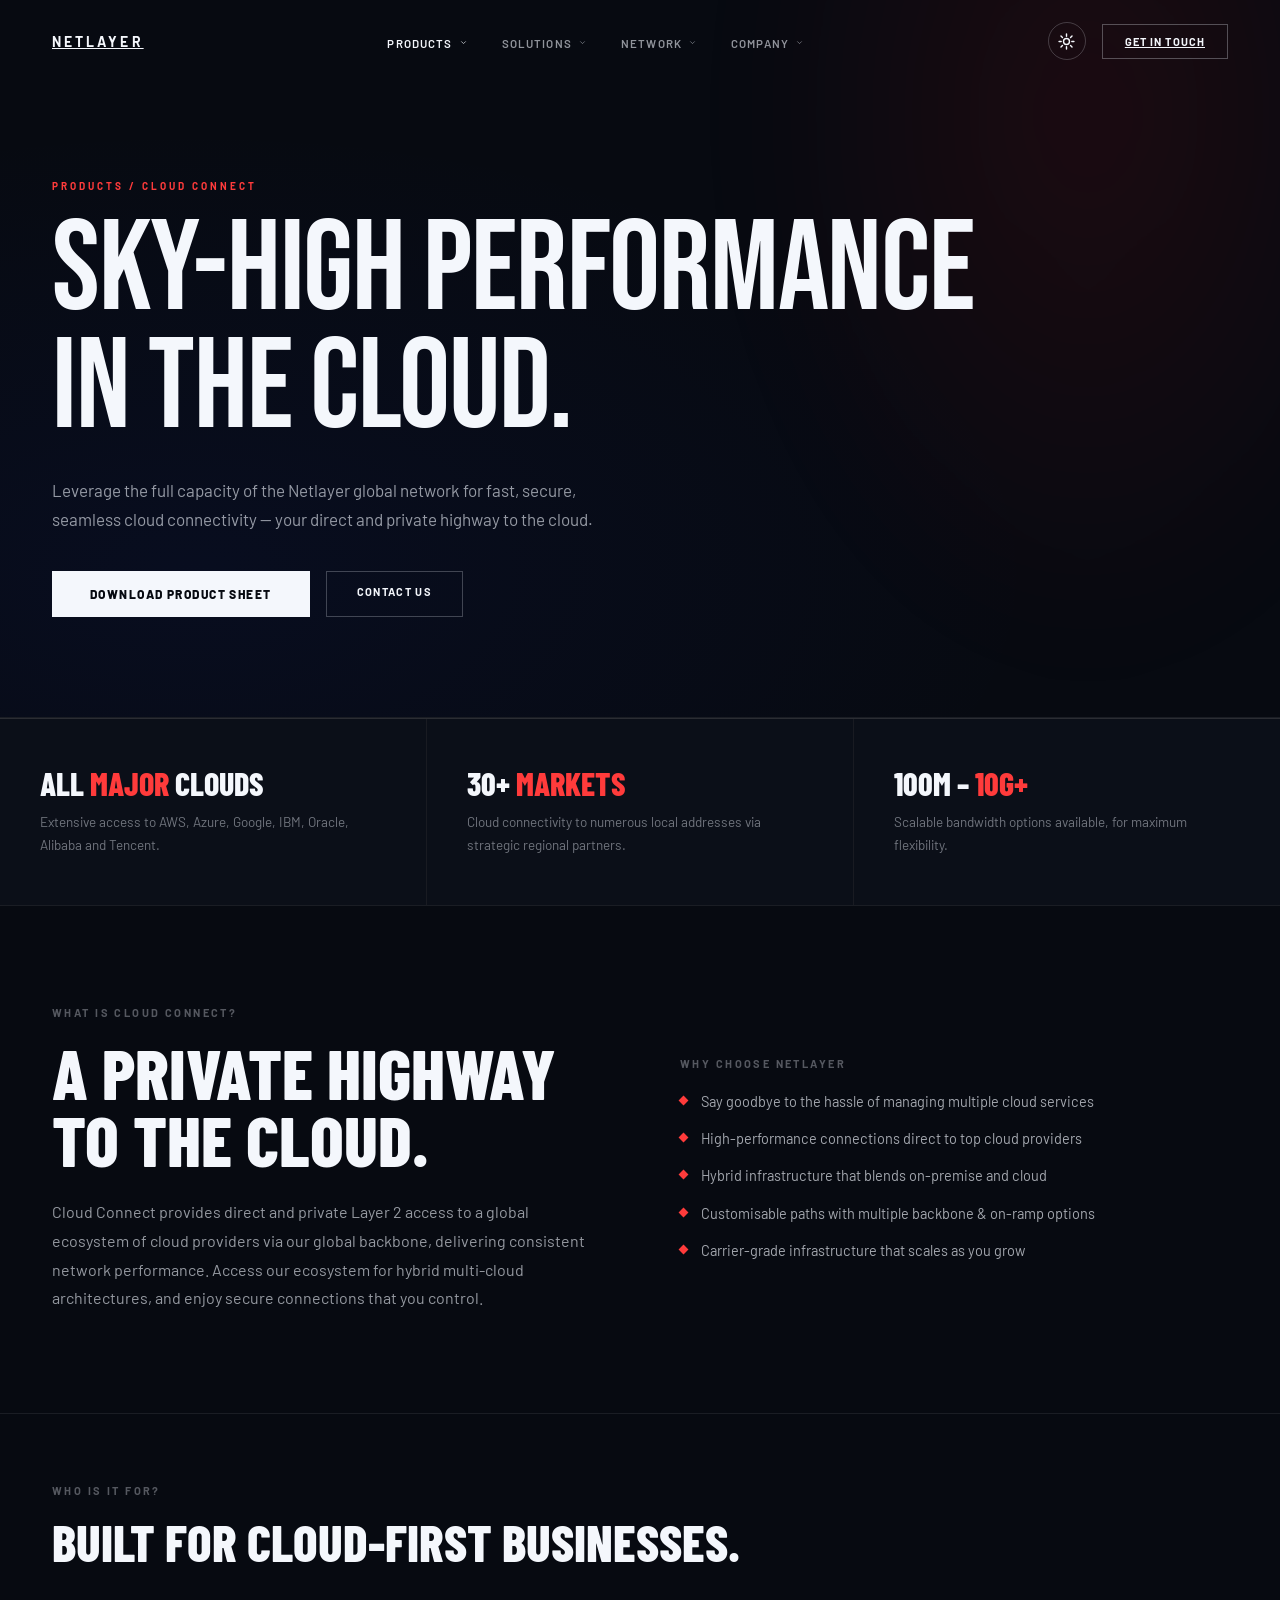
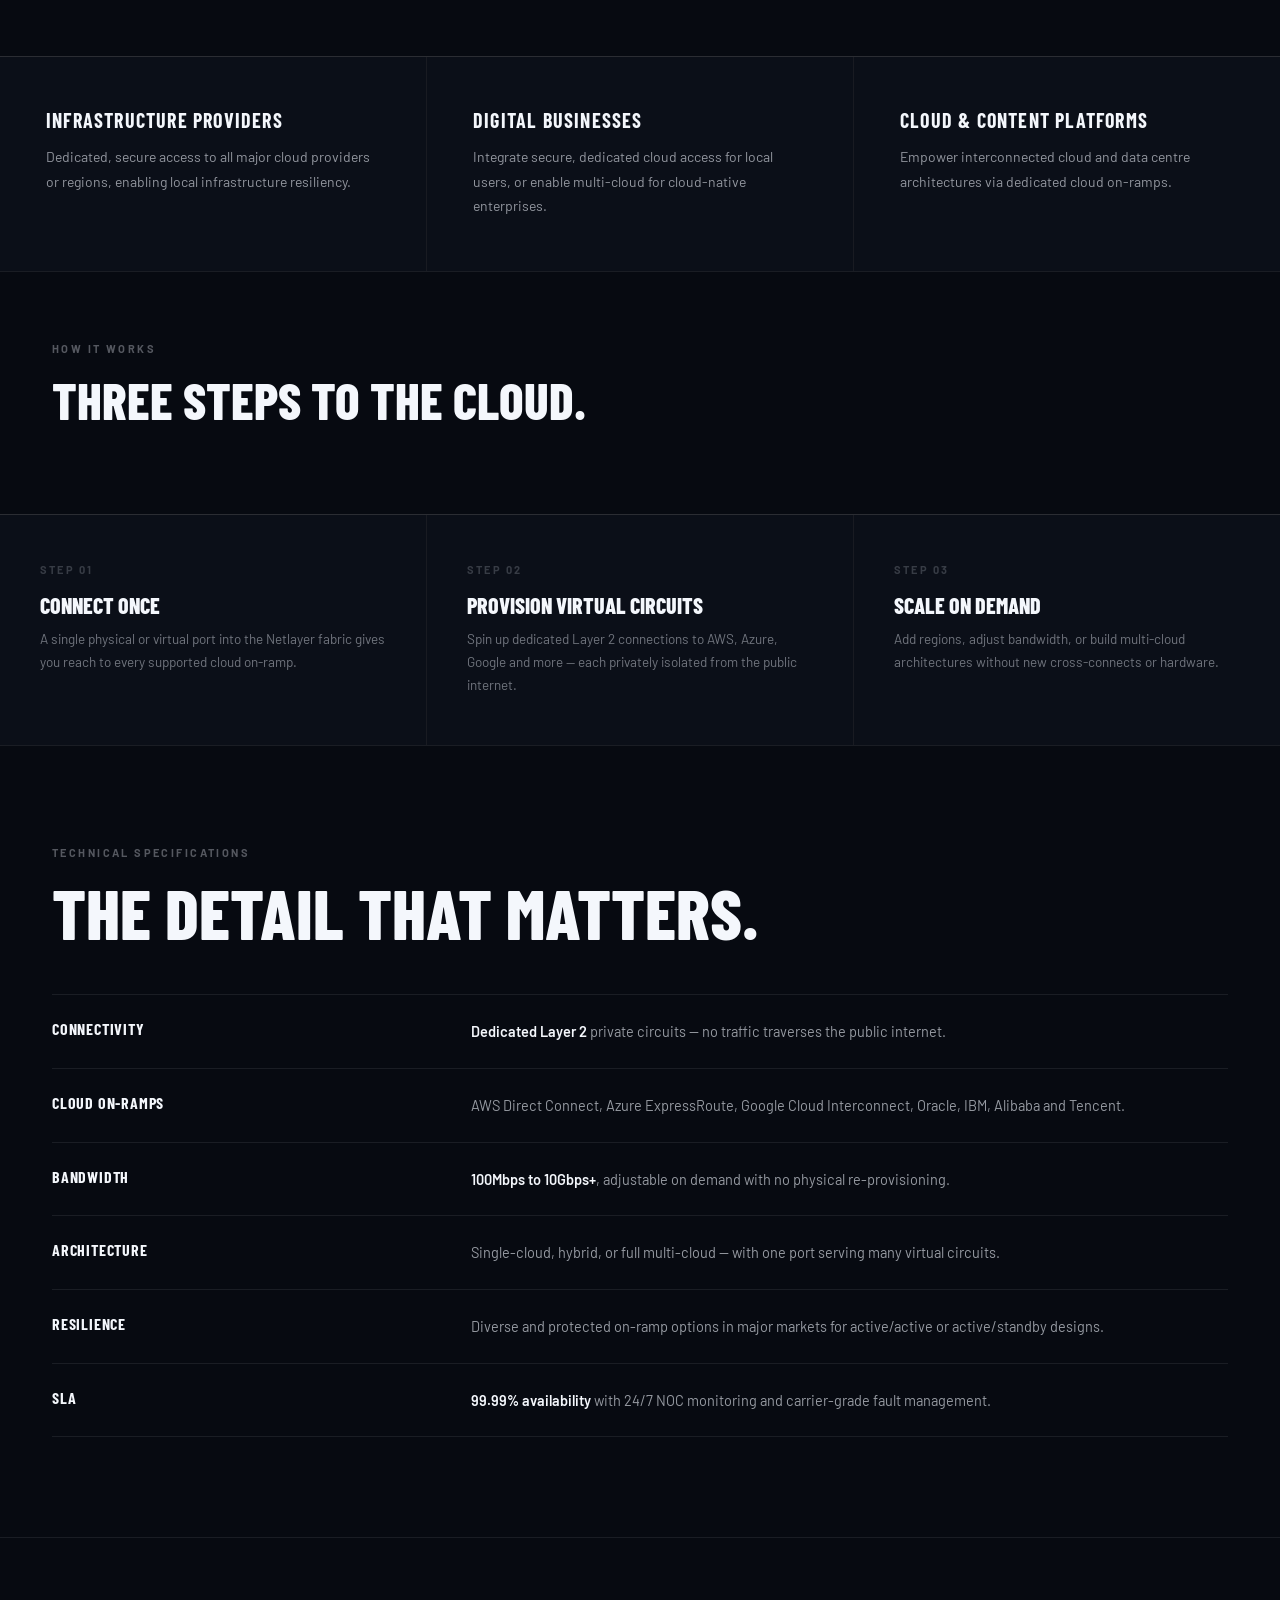
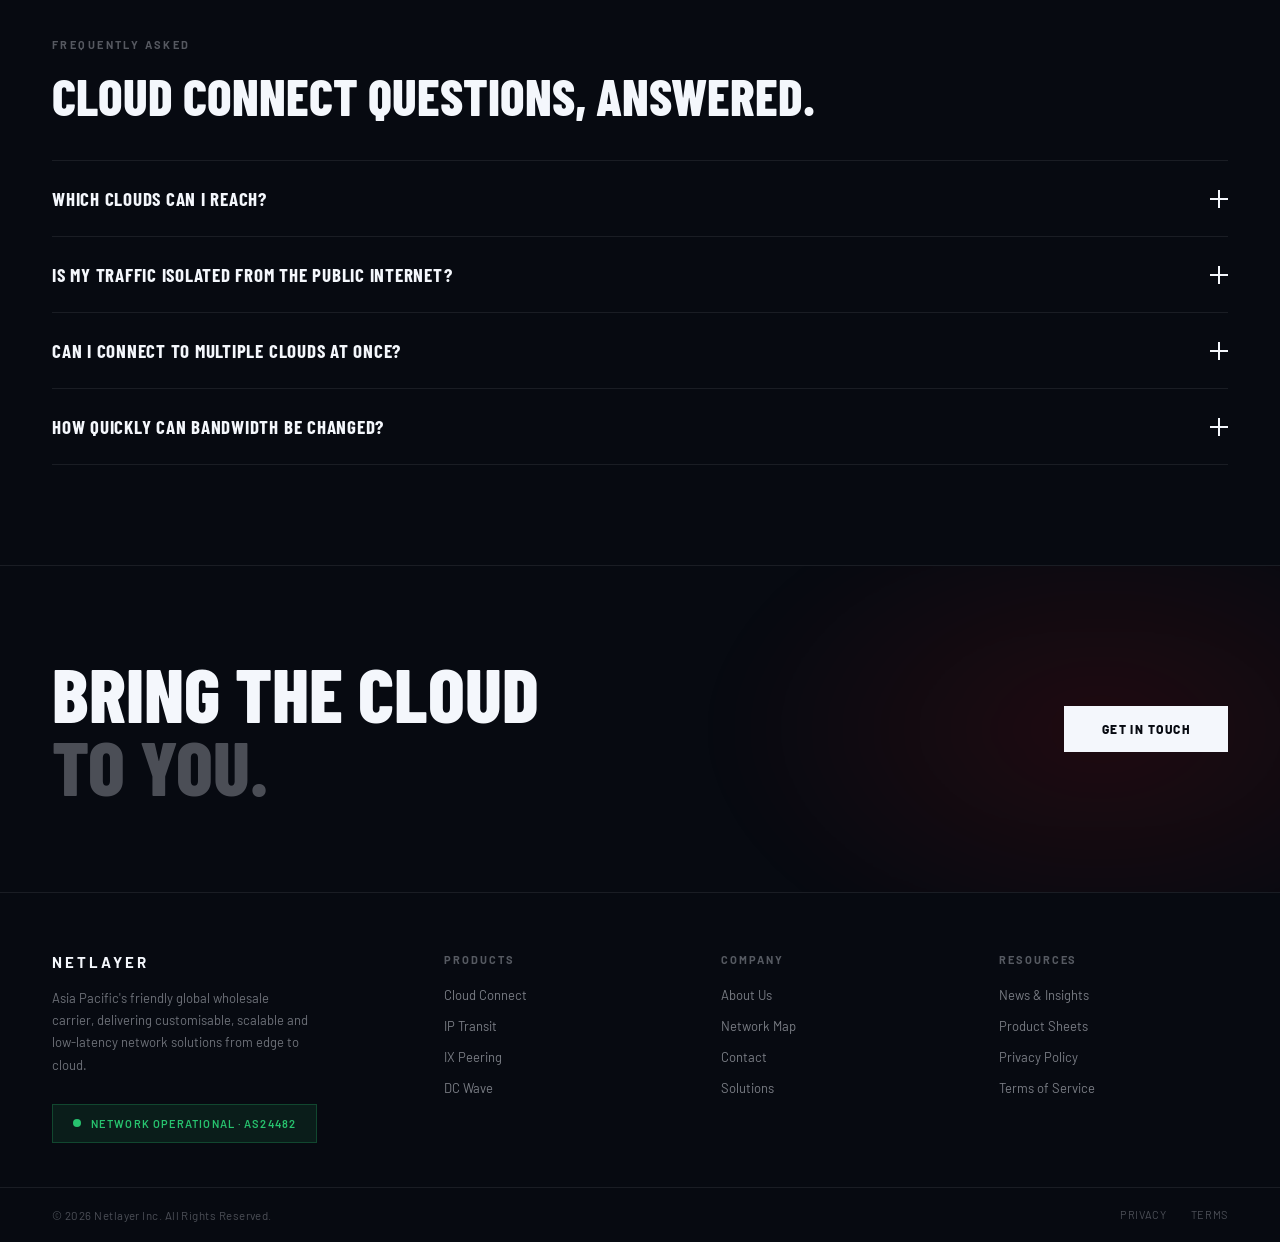
==== cloud-connect.html @ 5da3ba5b "Multi-page split with per-page SEO, hero CTA, real logo wall, dark interactive map, News page, and r" ====
<!DOCTYPE html>
<html lang="en">
<head>
<meta charset="UTF-8">
<meta name="viewport" content="width=device-width, initial-scale=1.0">
<title>Cloud Connect — Private Layer 2 Cloud Access | Netlayer</title>
<meta name="description" content="Direct, private Layer 2 access to AWS, Azure, Google, Oracle, IBM, Alibaba and Tencent via the Netlayer global backbone. 100Mbps to 10Gbps+.">
<meta name="theme-color" content="#070a11">
<link rel="canonical" href="https://www.netlayer.io/cloud-connect.html">
<meta property="og:type" content="website">
<meta property="og:site_name" content="Netlayer">
<meta property="og:title" content="Cloud Connect — Private Layer 2 Cloud Access | Netlayer">
<meta property="og:description" content="Direct, private Layer 2 access to AWS, Azure, Google, Oracle, IBM, Alibaba and Tencent via the Netlayer global backbone. 100Mbps to 10Gbps+.">
<meta property="og:url" content="https://www.netlayer.io/cloud-connect.html">
<meta property="og:image" content="https://www.netlayer.io/assets/og-image.svg">
<meta name="twitter:card" content="summary_large_image">
<meta name="twitter:title" content="Cloud Connect — Private Layer 2 Cloud Access | Netlayer">
<meta name="twitter:description" content="Direct, private Layer 2 access to AWS, Azure, Google, Oracle, IBM, Alibaba and Tencent via the Netlayer global backbone. 100Mbps to 10Gbps+.">
<meta name="twitter:image" content="https://www.netlayer.io/assets/og-image.svg">
<link rel="icon" type="image/svg+xml" href="assets/favicon.svg">
<link rel="preconnect" href="https://fonts.googleapis.com">
<link rel="preconnect" href="https://fonts.gstatic.com" crossorigin>
<link href="https://fonts.googleapis.com/css2?family=Bebas+Neue&family=Barlow:ital,wght@0,300;0,400;0,500;0,600;0,700;0,800;0,900;1,600&family=Barlow+Condensed:wght@300;400;600;700;800;900&display=swap" rel="stylesheet">
<link rel="stylesheet" href="assets/css/styles.css">
<script>(function(){try{var t=localStorage.getItem('netlayer-theme');if(t==='light')document.documentElement.setAttribute('data-theme','light');}catch(e){}})();</script>
</head>
<body>
<a href="#main" class="skip-link">Skip to content</a>
<div id="nav-mount"></div>
<main id="main">
<div class="inner-hero">
    <div class="page-label">Products / Cloud Connect</div>
    <div class="page-title">Sky-high performance<br>in the cloud.</div>
    <p class="page-sub">Leverage the full capacity of the Netlayer global network for fast, secure, seamless cloud connectivity — your direct and private highway to the cloud.</p>
    <div style="display:flex;gap:16px;margin-top:36px;position:relative;z-index:1;flex-wrap:wrap">
      <a class="btn-primary" href="contact.html">Download Product Sheet</a>
      <a class="btn-outline" style="margin-top:0" href="contact.html">Contact us</a>
    </div>
  </div>
  <div class="prod-highlights">
    <div class="ph-cell"><div class="ph-title">All <span class="accent">Major</span> Clouds</div><div class="ph-desc">Extensive access to AWS, Azure, Google, IBM, Oracle, Alibaba and Tencent.</div></div>
    <div class="ph-cell"><div class="ph-title">30+ <span class="accent">Markets</span></div><div class="ph-desc">Cloud connectivity to numerous local addresses via strategic regional partners.</div></div>
    <div class="ph-cell"><div class="ph-title">100M – <span class="accent">10G+</span></div><div class="ph-desc">Scalable bandwidth options available, for maximum flexibility.</div></div>
  </div>
  <section class="section">
    <div class="two-col">
      <div>
        <div class="eyebrow">What is Cloud Connect?</div>
        <div class="section-heading">A private highway to the cloud.</div>
        <p class="section-body">Cloud Connect provides direct and private Layer 2 access to a global ecosystem of cloud providers via our global backbone, delivering consistent network performance. Access our ecosystem for hybrid multi-cloud architectures, and enjoy secure connections that you control.</p>
      </div>
      <div>
        <div class="eyebrow">Why choose Netlayer</div>
        <ul class="benefit-list">
          <li>Say goodbye to the hassle of managing multiple cloud services</li>
          <li>High-performance connections direct to top cloud providers</li>
          <li>Hybrid infrastructure that blends on-premise and cloud</li>
          <li>Customisable paths with multiple backbone &amp; on-ramp options</li>
          <li>Carrier-grade infrastructure that scales as you grow</li>
        </ul>
      </div>
    </div>
  </section>
  <section class="section-sm"><div class="eyebrow">Who is it for?</div><div class="section-heading-sm">Built for cloud-first businesses.</div></section>
  <div class="cards-grid">
    <div class="card"><div class="card-title">Infrastructure Providers</div><div class="card-desc">Dedicated, secure access to all major cloud providers or regions, enabling local infrastructure resiliency.</div></div>
    <div class="card"><div class="card-title">Digital Businesses</div><div class="card-desc">Integrate secure, dedicated cloud access for local users, or enable multi-cloud for cloud-native enterprises.</div></div>
    <div class="card"><div class="card-title">Cloud &amp; Content Platforms</div><div class="card-desc">Empower interconnected cloud and data centre architectures via dedicated cloud on-ramps.</div></div>
  </div>

  <!-- HOW IT WORKS -->
  <section class="section-sm"><div class="eyebrow">How It Works</div><div class="section-heading-sm">Three steps to the cloud.</div></section>
  <div class="prod-highlights">
    <div class="ph-cell"><div class="card-num" style="margin-bottom:18px">STEP 01</div><div class="ph-title" style="font-size:22px">Connect Once</div><div class="ph-desc">A single physical or virtual port into the Netlayer fabric gives you reach to every supported cloud on-ramp.</div></div>
    <div class="ph-cell"><div class="card-num" style="margin-bottom:18px">STEP 02</div><div class="ph-title" style="font-size:22px">Provision Virtual Circuits</div><div class="ph-desc">Spin up dedicated Layer 2 connections to AWS, Azure, Google and more — each privately isolated from the public internet.</div></div>
    <div class="ph-cell"><div class="card-num" style="margin-bottom:18px">STEP 03</div><div class="ph-title" style="font-size:22px">Scale On Demand</div><div class="ph-desc">Add regions, adjust bandwidth, or build multi-cloud architectures without new cross-connects or hardware.</div></div>
  </div>

  <!-- TECH SPECS -->
  <section class="section">
    <div class="eyebrow">Technical Specifications</div>
    <div class="section-heading" style="margin-bottom:48px">The detail that matters.</div>
    <div class="spec-table">
      <div class="spec-row"><div class="spec-k">Connectivity</div><div class="spec-v"><b>Dedicated Layer 2</b> private circuits — no traffic traverses the public internet.</div></div>
      <div class="spec-row"><div class="spec-k">Cloud On-Ramps</div><div class="spec-v">AWS Direct Connect, Azure ExpressRoute, Google Cloud Interconnect, Oracle, IBM, Alibaba and Tencent.</div></div>
      <div class="spec-row"><div class="spec-k">Bandwidth</div><div class="spec-v"><b>100Mbps to 10Gbps+</b>, adjustable on demand with no physical re-provisioning.</div></div>
      <div class="spec-row"><div class="spec-k">Architecture</div><div class="spec-v">Single-cloud, hybrid, or full multi-cloud — with one port serving many virtual circuits.</div></div>
      <div class="spec-row"><div class="spec-k">Resilience</div><div class="spec-v">Diverse and protected on-ramp options in major markets for active/active or active/standby designs.</div></div>
      <div class="spec-row"><div class="spec-k">SLA</div><div class="spec-v"><b>99.99% availability</b> with 24/7 NOC monitoring and carrier-grade fault management.</div></div>
    </div>
  </section>

  <!-- FAQ -->
  <section class="section">
    <div class="eyebrow">Frequently Asked</div>
    <div class="section-heading-sm" style="margin-bottom:40px">Cloud Connect questions, answered.</div>
    <div class="faq">
      <div class="faq-item"><button class="faq-q">Which clouds can I reach? <span class="fic"></span></button><div class="faq-a"><div class="faq-a-inner">All major providers — AWS, Microsoft Azure, Google Cloud, Oracle Cloud, IBM Cloud, Alibaba Cloud and Tencent Cloud — plus regional clouds via our cloud-fabric partners.</div></div></div>
      <div class="faq-item"><button class="faq-q">Is my traffic isolated from the public internet? <span class="fic"></span></button><div class="faq-a"><div class="faq-a-inner">Yes. Cloud Connect uses dedicated private Layer 2 circuits, so your data never traverses the public internet — improving both security and performance consistency.</div></div></div>
      <div class="faq-item"><button class="faq-q">Can I connect to multiple clouds at once? <span class="fic"></span></button><div class="faq-a"><div class="faq-a-inner">A single port into our fabric can serve many virtual circuits, letting you build hybrid and multi-cloud architectures without additional cross-connects.</div></div></div>
      <div class="faq-item"><button class="faq-q">How quickly can bandwidth be changed? <span class="fic"></span></button><div class="faq-a"><div class="faq-a-inner">Bandwidth is adjustable on demand within your provisioned port capacity, with no physical re-provisioning required.</div></div></div>
    </div>
  </section>

  <div class="cta-banner"><div><div class="cta-heading">Bring the cloud<br><em>to you.</em></div></div><a class="btn-primary" href="contact.html" style="position:relative;z-index:1">Get in touch</a></div>
  <div class="footer-slot"></div>
</main>
<script src="assets/js/partials.js"></script>
<script src="assets/js/main.js"></script>
</body>
</html>
---- assets/css/styles.css ----
/* ═══════════════════════════════════════════
   NETLAYER — Global Network Infrastructure
   THEME TOKENS
═══════════════════════════════════════════ */
:root{
  --bg:#070a11;          /* deep blue-black page */
  --cell:#0b0f18;        /* elevated card for subtle depth */
  --hover:#10151f;       /* card hover */
  --surface:#0b0f18;     /* dashboard inner */
  --surface-2:#080b12;   /* dashboard header / kpi */
  --ink:236,240,248;     /* primary text as rgb triplet (soft white) */
  --heading:#f4f7fc;     /* solid heading color */
  --line:rgba(255,255,255,.08);     /* hairline borders */
  --line-2:rgba(255,255,255,.07);   /* grid gap fill */
  --field:rgba(255,255,255,.045);
  --field-border:rgba(255,255,255,.12);
  --accent:#ff3b3b;       /* refined signal red */
  --accent-rgb:255,59,59;
  --accent-2:#4f8cff;     /* refined cool blue */
  --accent-2-rgb:79,140,255;
  --green:#27c26e;
  --green-rgb:39,194,110;
  --btn-bg:#f4f7fc;       /* primary button */
  --btn-fg:#070a11;
  --nav-scrolled:rgba(7,10,17,.78);
  --dd-bg:rgba(10,13,20,.97);
  --dd-shadow:0 20px 50px rgba(0,0,0,.5);
  --feat-bg:#140a0c;
  --card-shadow:none;
  --vignette:7,10,17;     /* hero corner vignette rgb */
  --map-bg:#070a11;       /* network map canvas */
  --map-land:rgba(255,255,255,.05);
  --map-line:rgba(79,140,255,.35);
}

[data-theme="light"]{
  --bg:#f4f2ed;          /* warm cream page */
  --cell:#ffffff;        /* clean white cards */
  --hover:#faf8f3;
  --surface:#ffffff;
  --surface-2:#f6f4ee;
  --ink:24,26,32;        /* rich near-black, slightly cool */
  --heading:#12141a;
  --line:rgba(18,20,26,.1);
  --line-2:rgba(18,20,26,.09);
  --field:rgba(18,20,26,.025);
  --field-border:rgba(18,20,26,.15);
  --accent:#e02b2b;
  --accent-rgb:224,43,43;
  --accent-2:#2563eb;
  --accent-2-rgb:37,99,235;
  --green:#0e9b46;
  --green-rgb:14,155,70;
  --btn-bg:#12141a;
  --btn-fg:#ffffff;
  --nav-scrolled:rgba(244,242,237,.85);
  --dd-bg:rgba(255,255,255,.98);
  --dd-shadow:0 18px 50px rgba(18,20,26,.14);
  --feat-bg:#fff5f3;
  --card-shadow:0 1px 2px rgba(18,20,26,.04);
  --vignette:244,242,237;
  --map-bg:#eef1f6;
  --map-land:rgba(20,30,50,.06);
  --map-line:rgba(37,99,235,.3);
}

/* ═══════════════════════════════════════════
   RESET & BASE
═══════════════════════════════════════════ */
*,*::before,*::after{margin:0;padding:0;box-sizing:border-box}
html{scroll-behavior:smooth;background:var(--bg);-webkit-font-smoothing:antialiased;-moz-osx-font-smoothing:grayscale;text-rendering:optimizeLegibility}
body{background:var(--bg);color:var(--heading);font-family:'Barlow',sans-serif;overflow-x:hidden;min-height:100vh;transition:background-color .4s ease,color .4s ease}

/* scroll-reveal */
.reveal{opacity:0;transform:translateY(26px);transition:opacity .8s cubic-bezier(.16,1,.3,1),transform .8s cubic-bezier(.16,1,.3,1)}
.reveal.in{opacity:1;transform:none}
.reveal[data-delay="1"]{transition-delay:.08s}
.reveal[data-delay="2"]{transition-delay:.16s}
.reveal[data-delay="3"]{transition-delay:.24s}
.reveal[data-delay="4"]{transition-delay:.32s}
.reveal[data-delay="5"]{transition-delay:.4s}

/* accessible focus ring */
:focus-visible{outline:2px solid var(--accent-2);outline-offset:3px}
a:focus-visible,button:focus-visible,input:focus-visible,select:focus-visible,textarea:focus-visible,.filter-row input:focus-visible{outline:2px solid var(--accent-2);outline-offset:3px}
.skip-link{position:absolute;left:-9999px;top:0;z-index:2000;background:var(--accent);color:#fff;padding:12px 20px;font-weight:700;letter-spacing:.06em;text-transform:uppercase;font-size:12px}
.skip-link:focus{left:8px;top:8px}

/* smooth theme cross-fade on key surfaces */
nav,.dropdown,.card,.stat-cell,.adv-item,.map-node,.team-card,.pricing-card,.ph-cell,
.dashboard-wrap,.dashboard-inner,.dash-header,.dash-kpi,.dash-table-wrap,.network-map,
.btn-primary,.btn-outline,.btn-demo,.theme-toggle,.partners,.marquee-wrap,.logo-marquee-wrap,
.hero,.inner-hero,.cta-banner,.section,.section-sm,.timeline,
input,select,textarea{transition:background-color .4s ease,border-color .4s ease,color .4s ease,box-shadow .3s ease}

/* ═══════════════════════════════════════════
   NAV
═══════════════════════════════════════════ */
nav{
  position:fixed;top:0;left:0;right:0;z-index:1000;
  display:flex;align-items:center;justify-content:space-between;
  padding:22px 52px;
  background:transparent;
  transition:background .4s,backdrop-filter .4s;
}
nav.scrolled{background:var(--nav-scrolled);backdrop-filter:blur(18px);border-bottom:1px solid var(--line)}
.logo{font-weight:700;font-size:14px;letter-spacing:.22em;text-transform:uppercase;cursor:pointer;flex-shrink:0;color:var(--heading)}
.logo:hover{opacity:.8}
.nav-links{display:flex;align-items:center;gap:34px;list-style:none}
.nav-links>li{position:relative}
.nav-links>li>a{color:rgba(var(--ink),.6);text-decoration:none;font-size:11.5px;font-weight:600;letter-spacing:.1em;text-transform:uppercase;transition:color .2s;cursor:pointer;display:inline-flex;align-items:center;gap:6px}
.nav-links>li>a:hover,.nav-links>li>a.active{color:var(--heading)}
.nav-links .caret{width:9px;height:9px;stroke:currentColor;stroke-width:2.5;fill:none;transition:transform .25s;opacity:.7}
.has-dropdown:hover .caret{transform:rotate(180deg)}

/* dropdown */
.dropdown{
  position:absolute;top:100%;left:50%;transform:translateX(-50%) translateY(10px);
  min-width:260px;padding:10px;margin-top:14px;
  background:var(--dd-bg);backdrop-filter:blur(20px);
  border:1px solid var(--line);box-shadow:var(--dd-shadow);
  display:flex;flex-direction:column;gap:2px;
  opacity:0;visibility:hidden;pointer-events:none;transition:opacity .22s,transform .22s,visibility .22s;z-index:1001;
}
.dropdown::before{content:'';position:absolute;bottom:100%;left:0;right:0;height:14px}
.has-dropdown:hover .dropdown{opacity:1;visibility:visible;pointer-events:auto;transform:translateX(-50%) translateY(0)}
.dropdown a{display:flex;flex-direction:column;gap:3px;padding:12px 16px;text-decoration:none;cursor:pointer;transition:background .18s;border-left:2px solid transparent}
.dropdown a:hover{background:rgba(var(--ink),.05);border-left-color:var(--accent)}
.dd-title{font-family:'Barlow Condensed',sans-serif;font-size:14px;font-weight:700;letter-spacing:.05em;text-transform:uppercase;color:rgba(var(--ink),.88)}
.dropdown a:hover .dd-title{color:var(--heading)}
.dd-desc{font-size:11px;color:rgba(var(--ink),.4);letter-spacing:.02em}
.dd-all{margin-top:6px;border-top:1px solid var(--line);padding-top:10px}
.dd-all .dd-title{color:var(--accent)}

.nav-right{display:flex;align-items:center;gap:16px;flex-shrink:0}
.btn-demo{font-family:'Barlow',sans-serif;font-size:11px;font-weight:700;letter-spacing:.1em;text-transform:uppercase;color:var(--heading);background:none;cursor:pointer;padding:10px 22px;border:1px solid rgba(var(--ink),.3);transition:border-color .2s,background .2s}
.btn-demo:hover{border-color:var(--heading);background:rgba(var(--ink),.06)}

/* theme toggle */
.theme-toggle{width:38px;height:38px;border:1px solid rgba(var(--ink),.22);background:none;border-radius:50%;display:flex;align-items:center;justify-content:center;cursor:pointer;color:var(--heading);flex-shrink:0;transition:border-color .2s,background .2s,transform .2s}
.theme-toggle:hover{border-color:var(--heading);background:rgba(var(--ink),.06)}
.theme-toggle:active{transform:scale(.92)}
.theme-toggle svg{width:17px;height:17px;fill:none;stroke:currentColor;stroke-width:2;stroke-linecap:round;stroke-linejoin:round}
.theme-toggle .moon{display:none}
.theme-toggle .sun{display:block}
[data-theme="light"] .theme-toggle .sun{display:none}
[data-theme="light"] .theme-toggle .moon{display:block}

.hamburger{display:none;flex-direction:column;gap:5px;cursor:pointer;width:24px}
.hamburger span{display:block;height:1.5px;background:var(--heading);border-radius:2px;transition:.3s}
.hamburger span:nth-child(2){width:65%}

/* ═══════════════════════════════════════════
   PAGE SYSTEM
═══════════════════════════════════════════ */
.page{display:none}
.page.active{display:block}

/* ═══════════════════════════════════════════
   HERO
═══════════════════════════════════════════ */
.hero{position:relative;width:100%;height:100vh;min-height:700px;overflow:hidden;background:var(--bg)}
.hero::before{
  content:'';position:absolute;inset:0;z-index:3;pointer-events:none;
  background:
    radial-gradient(ellipse 55% 70% at 0% 0%,rgba(var(--vignette),.88) 0%,transparent 55%),
    radial-gradient(ellipse 30% 45% at 100% 0%,rgba(var(--vignette),.55) 0%,transparent 55%);
}
.blue-glow{position:absolute;top:-8%;right:-4%;width:42%;height:62%;background:radial-gradient(ellipse at 55% 28%,rgba(28,78,255,.3) 0%,transparent 65%);filter:blur(65px);z-index:1;pointer-events:none}
.left-amb{position:absolute;bottom:0;left:0;width:30%;height:52%;background:radial-gradient(ellipse at 0% 100%,rgba(120,25,85,.4) 0%,transparent 65%);filter:blur(45px);z-index:1;pointer-events:none}

/* BLOCKCHAIN / NETWORK display text */
.blockchain-text{
  position:absolute;top:0;left:0;right:0;z-index:5;text-align:center;
  padding-top:clamp(100px,13vh,145px);
  font-family:'Bebas Neue',sans-serif;
  font-size:clamp(100px,19.5vw,285px);
  letter-spacing:-.015em;line-height:1;
  background:linear-gradient(to bottom,
    #fff 0%,#fff 25%,
    rgba(255,255,255,.82) 45%,
    rgba(255,255,255,.28) 62%,
    rgba(255,255,255,0) 80%);
  -webkit-background-clip:text;-webkit-text-fill-color:transparent;background-clip:text;
  animation:textReveal 1.2s cubic-bezier(.16,1,.3,1) .1s both;
}
[data-theme="light"] .blockchain-text{
  background:linear-gradient(to bottom,
    #14110d 0%,#14110d 24%,
    rgba(20,17,13,.7) 44%,
    rgba(20,17,13,.22) 62%,
    rgba(20,17,13,0) 80%);
  -webkit-background-clip:text;background-clip:text;
}
@keyframes textReveal{from{opacity:0;transform:translateY(-14px)}to{opacity:1;transform:translateY(0)}}

/* SPHERE (vivid — same in both themes) */
.sphere-wrap{
  position:absolute;top:96%;left:50%;transform:translate(-50%,-50%);
  width:clamp(750px,115vw,1600px);aspect-ratio:1/1;z-index:2;
  animation:sphereIn 1.6s cubic-bezier(.16,1,.3,1) .2s both;
}
@keyframes sphereIn{from{opacity:0;transform:translate(-50%,-50%) translateY(65px)}to{opacity:1;transform:translate(-50%,-50%) translateY(0)}}
.sphere{width:100%;height:100%;border-radius:50%;position:relative}
.sphere::before{
  content:'';position:absolute;inset:0;border-radius:50%;
  background:
    radial-gradient(ellipse at 35% 24%,rgba(255,115,55,.9) 0%,transparent 35%),
    radial-gradient(ellipse at 60% 19%,rgba(255,45,18,.78) 0%,transparent 35%),
    radial-gradient(ellipse at 50% 50%,#c80e0e 0%,#7a0000 42%,#1e0000 78%,#000 100%);
}
.sphere::after{
  content:'';position:absolute;inset:0;border-radius:50%;
  background:
    radial-gradient(ellipse at 78% 13%,rgba(65,125,255,.6) 0%,transparent 38%),
    radial-gradient(ellipse at 18% 72%,rgba(145,38,90,.4) 0%,transparent 34%);
}
.sphere-shine{position:absolute;inset:0;border-radius:50%;background:radial-gradient(ellipse at 37% 11%,rgba(255,215,175,.27) 0%,transparent 30%),radial-gradient(ellipse at 70% 8%,rgba(110,165,255,.24) 0%,transparent 28%)}
.sphere-halo{position:absolute;inset:-10%;border-radius:50%;background:radial-gradient(ellipse at 50% 44%,rgba(180,18,18,.22) 0%,transparent 65%);filter:blur(35px);z-index:-1}

/* HERO BOTTOM */
.hero-bottom{
  position:absolute;bottom:0;left:0;right:0;z-index:6;
  padding:0 52px 64px;
  display:flex;align-items:flex-end;justify-content:space-between;
  animation:bottomReveal 1.3s cubic-bezier(.16,1,.3,1) .5s both;
}
@keyframes bottomReveal{from{opacity:0;transform:translateY(22px)}to{opacity:1;transform:translateY(0)}}
.hero-tagline h2{font-family:'Barlow Condensed',sans-serif;font-weight:800;font-size:clamp(30px,4.5vw,56px);text-transform:uppercase;line-height:1.04;letter-spacing:.02em;color:var(--heading)}
.hero-tagline h2 .dim{color:rgba(var(--ink),.32);display:block}
.hero-desc{max-width:255px;text-align:right;font-size:10.5px;font-weight:600;letter-spacing:.09em;text-transform:uppercase;color:rgba(var(--ink),.5);line-height:1.85}

/* hero CTA + trust line */
.hero-cta{display:flex;gap:14px;flex-wrap:wrap;margin-top:26px}
.hero-trust{margin-top:22px;display:flex;align-items:center;gap:12px;font-size:11px;font-weight:600;letter-spacing:.1em;text-transform:uppercase;color:rgba(var(--ink),.45)}
.hero-trust .ht-dot{width:6px;height:6px;border-radius:50%;background:var(--green);box-shadow:0 0 8px var(--green)}
.hero-tagline{max-width:560px}
.hero-tagline .hero-cta .btn-primary,.hero-tagline .hero-cta .btn-outline{margin-top:0}

/* ═══════════════════════════════════════════
   PARTNERS
═══════════════════════════════════════════ */
.partners{display:flex;align-items:center;justify-content:space-between;padding:26px 52px;border-top:1px solid var(--line);background:var(--bg)}
.partner{font-size:13px;font-weight:600;color:rgba(var(--ink),.5);display:flex;align-items:center;gap:7px;transition:color .2s;cursor:pointer;white-space:nowrap;text-decoration:none;letter-spacing:.03em}
.partner:hover{color:rgba(var(--ink),.88)}
.partner.revolut{font-style:italic;font-size:14px}
.partner.bybit{font-weight:900;font-size:15.5px;letter-spacing:-.03em}
.partner.visa{font-weight:900;font-size:19px;letter-spacing:.05em}
.bridge-ring{width:16px;height:16px;border:1.5px solid currentColor;border-radius:50%;display:flex;align-items:center;justify-content:center;font-size:9px;opacity:.8}

/* ═══════════════════════════════════════════
   SHARED SECTION STYLES
═══════════════════════════════════════════ */
.section{padding:100px 52px;border-top:1px solid var(--line);background:var(--bg)}
.section-sm{padding:70px 52px;border-top:1px solid var(--line);background:var(--bg)}
.eyebrow{font-size:11px;font-weight:700;letter-spacing:.22em;text-transform:uppercase;color:rgba(var(--ink),.34);margin-bottom:20px}
.section-heading{font-family:'Barlow Condensed',sans-serif;font-weight:800;font-size:clamp(36px,5.5vw,72px);text-transform:uppercase;line-height:.96;color:var(--heading);margin-bottom:24px}
.section-heading-sm{font-family:'Barlow Condensed',sans-serif;font-weight:800;font-size:clamp(28px,4vw,52px);text-transform:uppercase;line-height:.96;color:var(--heading);margin-bottom:20px}
.section-body{font-size:16px;color:rgba(var(--ink),.62);line-height:1.8;max-width:560px}
.btn-outline{display:inline-block;margin-top:36px;padding:13px 30px;border:1px solid rgba(var(--ink),.25);font-family:'Barlow',sans-serif;font-size:11px;font-weight:700;letter-spacing:.12em;text-transform:uppercase;color:var(--heading);background:none;cursor:pointer;transition:border-color .2s,background .2s;text-decoration:none}
.btn-outline:hover{border-color:var(--heading);background:rgba(var(--ink),.05)}
.btn-primary{display:inline-block;padding:16px 38px;background:var(--btn-bg);color:var(--btn-fg);border:none;font-family:'Barlow',sans-serif;font-size:12px;font-weight:800;letter-spacing:.12em;text-transform:uppercase;cursor:pointer;transition:background .2s,color .2s,transform .15s;text-decoration:none}
.btn-primary:hover{background:var(--accent);color:#fff;transform:translateY(-1px)}
.btn-red{display:inline-block;padding:14px 32px;background:var(--accent);color:#fff;border:none;font-family:'Barlow',sans-serif;font-size:11px;font-weight:700;letter-spacing:.12em;text-transform:uppercase;cursor:pointer;transition:background .2s,transform .15s;text-decoration:none}
.btn-red:hover{filter:brightness(.9);transform:translateY(-1px)}

/* ═══════════════════════════════════════════
   STATS GRID
═══════════════════════════════════════════ */
.stats-grid{display:grid;grid-template-columns:repeat(3,1fr);background:var(--line-2);gap:1px;border-top:1px solid var(--line)}
.stat-cell{background:var(--cell);padding:58px 52px}
.stat-num{font-family:'Bebas Neue',sans-serif;font-size:clamp(52px,7vw,92px);line-height:1;color:var(--heading);margin-bottom:10px}
.stat-label{font-size:11.5px;font-weight:600;letter-spacing:.12em;text-transform:uppercase;color:rgba(var(--ink),.32)}

/* ═══════════════════════════════════════════
   MARQUEE
═══════════════════════════════════════════ */
.marquee-wrap{border-top:1px solid var(--line);border-bottom:1px solid var(--line);overflow:hidden;padding:18px 0;background:var(--bg)}
.marquee-track{display:flex;animation:marquee 26s linear infinite;white-space:nowrap}
.marquee-item{font-family:'Bebas Neue',sans-serif;font-size:36px;color:rgba(var(--ink),.08);padding:0 26px;flex-shrink:0;letter-spacing:.05em}
.marquee-item.red{color:rgba(230,48,48,.3)}
@keyframes marquee{from{transform:translateX(0)}to{transform:translateX(-50%)}}

/* ═══════════════════════════════════════════
   FEATURE CARDS
═══════════════════════════════════════════ */
.cards-grid{display:grid;grid-template-columns:repeat(3,1fr);gap:1px;background:var(--line-2);border-top:1px solid var(--line)}
.cards-grid-2{display:grid;grid-template-columns:repeat(2,1fr);gap:1px;background:var(--line-2);border-top:1px solid var(--line)}
.card{background:var(--cell);padding:52px 46px;position:relative;overflow:hidden;transition:background .3s}
.card:hover{background:var(--hover)}
.card::before{content:'';position:absolute;top:0;left:0;right:0;height:2px;background:linear-gradient(90deg,var(--accent),transparent);opacity:0;transition:opacity .3s}
.card:hover::before{opacity:1}
.card-num{font-size:11px;font-weight:700;letter-spacing:.2em;color:rgba(var(--ink),.2);margin-bottom:32px}
.card-icon{width:32px;height:32px;margin-bottom:24px;opacity:.6;color:var(--heading)}
.card-icon svg{width:100%;height:100%;fill:none;stroke:currentColor;stroke-width:1.5;stroke-linecap:round;stroke-linejoin:round}
.card-tag-row{display:flex;gap:8px;flex-wrap:wrap;margin-bottom:20px}
.card-tag{font-size:9.5px;font-weight:700;letter-spacing:.12em;text-transform:uppercase;padding:4px 10px;border:1px solid rgba(var(--ink),.18);color:rgba(var(--ink),.55)}
.card-title{font-family:'Barlow Condensed',sans-serif;font-weight:700;font-size:20px;text-transform:uppercase;letter-spacing:.06em;color:var(--heading);margin-bottom:13px;line-height:1.15}
.card-desc{font-size:14px;color:rgba(var(--ink),.6);line-height:1.75}

/* ═══════════════════════════════════════════
   STATUS BANNER
═══════════════════════════════════════════ */
.status-banner{display:flex;align-items:center;gap:10px;padding:12px 20px;background:rgba(var(--green-rgb),.1);border:1px solid rgba(var(--green-rgb),.25);width:fit-content;margin-top:28px}
.status-dot{width:8px;height:8px;border-radius:50%;background:var(--green);animation:pulse 2s ease infinite}
@keyframes pulse{0%,100%{opacity:1;box-shadow:0 0 0 0 rgba(var(--green-rgb),.4)}50%{opacity:.8;box-shadow:0 0 0 6px rgba(var(--green-rgb),0)}}
.status-text{font-size:11px;font-weight:600;letter-spacing:.1em;text-transform:uppercase;color:var(--green)}

/* ═══════════════════════════════════════════
   DASHBOARD MOCKUP
═══════════════════════════════════════════ */
.dashboard-wrap{border-top:1px solid var(--line);padding:80px 52px;background:var(--bg)}
.dashboard-inner{border:1px solid var(--line);background:var(--surface);overflow:hidden;box-shadow:var(--card-shadow)}
.dash-header{display:flex;align-items:center;justify-content:space-between;padding:16px 24px;border-bottom:1px solid var(--line);background:var(--surface-2)}
.dash-logo{font-size:12px;font-weight:800;letter-spacing:.18em;text-transform:uppercase;display:flex;align-items:center;gap:10px;color:var(--heading)}
.dash-n{width:24px;height:24px;background:var(--accent);color:#fff;display:flex;align-items:center;justify-content:center;font-family:'Bebas Neue',sans-serif;font-size:16px}
.dash-nav{display:flex;gap:24px}
.dash-nav span{font-size:11px;font-weight:600;letter-spacing:.08em;text-transform:uppercase;color:rgba(var(--ink),.4);cursor:pointer;padding:4px 0}
.dash-nav span.active{color:var(--heading);border-bottom:1px solid var(--accent)}
.dash-body{display:grid;grid-template-columns:1fr 1fr 1fr 1fr;gap:1px;background:var(--line-2);padding:0}
.dash-kpi{background:var(--surface);padding:28px 24px}
.dash-kpi-label{font-size:10px;font-weight:600;letter-spacing:.12em;text-transform:uppercase;color:rgba(var(--ink),.35);margin-bottom:10px}
.dash-kpi-val{font-family:'Bebas Neue',sans-serif;font-size:42px;color:var(--heading);line-height:1}
.dash-kpi-val.green{color:var(--green)}
.dash-kpi-val.red{color:var(--accent)}
.dash-table-wrap{background:var(--surface);padding:24px;grid-column:1/-1;border-top:1px solid var(--line)}
.dash-table-title{font-size:11px;font-weight:700;letter-spacing:.15em;text-transform:uppercase;color:rgba(var(--ink),.35);margin-bottom:16px;display:flex;align-items:center;gap:8px}
.live-pill{font-size:9px;padding:2px 8px;background:rgba(var(--green-rgb),.15);border:1px solid rgba(var(--green-rgb),.3);color:var(--green);letter-spacing:.08em}
table{width:100%;border-collapse:collapse}
th{font-size:10px;font-weight:700;letter-spacing:.12em;text-transform:uppercase;color:rgba(var(--ink),.28);padding:8px 12px;text-align:left;border-bottom:1px solid var(--line)}
td{font-size:12.5px;color:rgba(var(--ink),.7);padding:12px 12px;border-bottom:1px solid var(--line)}
tr:last-child td{border-bottom:none}
td.mono{font-family:'Barlow Condensed',sans-serif;font-weight:600;font-size:13px;letter-spacing:.03em;color:var(--heading)}
td.green-val{color:var(--green);font-weight:700}
.type-badge{font-size:10px;font-weight:700;letter-spacing:.08em;padding:3px 9px;border:1px solid rgba(var(--ink),.18);color:rgba(var(--ink),.55)}

/* ═══════════════════════════════════════════
   TWO-COL
═══════════════════════════════════════════ */
.two-col{display:grid;grid-template-columns:1fr 1fr;gap:80px;align-items:center}
.two-col-3{display:grid;grid-template-columns:1fr 1.4fr;gap:80px;align-items:start}

/* ═══════════════════════════════════════════
   VISUAL ORB
═══════════════════════════════════════════ */
.orb-wrap{position:relative;height:340px;display:flex;align-items:center;justify-content:center}
.orb{width:240px;height:240px;border-radius:50%;background:radial-gradient(circle at 38% 33%,rgba(200,20,20,.55) 0%,rgba(80,0,0,.85) 58%,#000 100%);box-shadow:0 0 90px rgba(180,10,10,.2);position:relative}
.orb::after{content:'';position:absolute;inset:0;border-radius:50%;background:radial-gradient(ellipse at 74% 20%,rgba(55,115,255,.42) 0%,transparent 44%)}
.orbit{position:absolute;border:1px solid rgba(var(--ink),.1);border-radius:50%;animation:spin 18s linear infinite}
.orbit:nth-child(1){width:320px;height:320px}
.orbit:nth-child(2){width:400px;height:400px;animation-duration:27s;animation-direction:reverse}
.o-dot{position:absolute;top:-3.5px;left:50%;transform:translateX(-50%);width:6px;height:6px;border-radius:50%;background:var(--accent);box-shadow:0 0 10px var(--accent)}
@keyframes spin{from{transform:rotate(0deg)}to{transform:rotate(360deg)}}

/* ═══════════════════════════════════════════
   TRUSTED MARQUEE (markets)
═══════════════════════════════════════════ */
.logo-marquee-wrap{overflow:hidden;padding:24px 0;border-top:1px solid var(--line);background:var(--bg)}
.logo-marquee-track{display:flex;animation:marquee 30s linear infinite;white-space:nowrap}
.logo-item{font-size:13px;font-weight:700;color:rgba(var(--ink),.3);padding:0 36px;flex-shrink:0;letter-spacing:.05em;text-transform:uppercase;transition:color .2s}
.logo-item:hover{color:rgba(var(--ink),.6)}

/* ═══════════════════════════════════════════
   ADVANTAGE LIST
═══════════════════════════════════════════ */
.adv-list{display:grid;grid-template-columns:repeat(3,1fr);gap:1px;background:var(--line-2);border-top:1px solid var(--line)}
.adv-item{background:var(--cell);padding:42px 40px;display:flex;gap:22px;transition:background .3s}
.adv-item:hover{background:var(--hover)}
.adv-icon{width:36px;height:36px;flex-shrink:0;margin-top:2px;opacity:.55;color:var(--heading)}
.adv-icon svg{width:100%;height:100%;fill:none;stroke:currentColor;stroke-width:1.5;stroke-linecap:round;stroke-linejoin:round}
.adv-title{font-family:'Barlow Condensed',sans-serif;font-weight:700;font-size:17px;text-transform:uppercase;letter-spacing:.05em;color:var(--heading);margin-bottom:10px}
.adv-desc{font-size:13.5px;color:rgba(var(--ink),.6);line-height:1.7}

/* ═══════════════════════════════════════════
   PRODUCT HIGHLIGHT STRIP
═══════════════════════════════════════════ */
.prod-highlights{display:grid;grid-template-columns:repeat(3,1fr);gap:1px;background:var(--line-2);border-top:1px solid var(--line)}
.ph-cell{background:var(--cell);padding:48px 40px}
.ph-title{font-family:'Barlow Condensed',sans-serif;font-weight:800;font-size:clamp(24px,3vw,32px);text-transform:uppercase;line-height:1;color:var(--heading);margin-bottom:12px}
.ph-title .accent{color:var(--accent)}
.ph-desc{font-size:13.5px;color:rgba(var(--ink),.45);line-height:1.7}

/* bullet benefit list */
.benefit-list{list-style:none;display:flex;flex-direction:column;gap:14px}
.benefit-list li{display:flex;gap:14px;align-items:flex-start;font-size:14.5px;color:rgba(var(--ink),.68);line-height:1.6}
.benefit-list li::before{content:'';width:7px;height:7px;background:var(--accent);flex-shrink:0;margin-top:7px;transform:rotate(45deg)}

/* ═══════════════════════════════════════════
   NETWORK MAP PAGE
═══════════════════════════════════════════ */
.map-shell{display:grid;grid-template-columns:300px 1fr;border-top:1px solid var(--line);border-bottom:1px solid var(--line);background:var(--map-bg)}
.map-sidebar{background:var(--cell);border-right:1px solid var(--line);padding:24px 22px;display:flex;flex-direction:column;gap:26px;max-height:620px;overflow-y:auto}
.map-search{display:flex;align-items:center;gap:10px;background:var(--field);border:1px solid var(--field-border);padding:11px 14px}
.map-search svg{width:16px;height:16px;fill:none;stroke:rgba(var(--ink),.45);stroke-width:2;stroke-linecap:round;flex-shrink:0}
.map-search input{background:none;border:none;outline:none;color:var(--heading);font-family:'Barlow',sans-serif;font-size:13.5px;width:100%}
.map-search input::placeholder{color:rgba(var(--ink),.4)}
.filter-group{display:flex;flex-direction:column;gap:11px}
.filter-head{font-size:11px;font-weight:700;letter-spacing:.18em;text-transform:uppercase;color:rgba(var(--ink),.4);padding-bottom:12px;border-bottom:1px solid var(--line)}
.filter-row{display:flex;align-items:center;gap:11px;cursor:pointer;font-size:13.5px;color:rgba(var(--ink),.7);transition:color .2s}
.filter-row:hover{color:var(--heading)}
.filter-row input{appearance:none;-webkit-appearance:none;width:16px;height:16px;border:1.5px solid rgba(var(--ink),.3);background:none;cursor:pointer;position:relative;flex-shrink:0;transition:background .15s,border-color .15s}
.filter-row input:checked{background:var(--accent-2);border-color:var(--accent-2)}
.filter-row input:checked::after{content:'';position:absolute;left:4px;top:1px;width:5px;height:9px;border:solid #fff;border-width:0 2px 2px 0;transform:rotate(45deg)}
.legend-row{display:flex;align-items:center;gap:11px;font-size:12.5px;color:rgba(var(--ink),.6)}
.lg-dot{width:11px;height:11px;border-radius:50%;flex-shrink:0}
.lg-dot.hub{background:var(--accent);box-shadow:0 0 8px var(--accent)}
.lg-dot.edge{background:var(--accent-2);box-shadow:0 0 8px var(--accent-2)}
.lg-line{width:20px;height:2px;background:var(--accent-2);flex-shrink:0}
.sidebar-foot{margin-top:auto;font-family:'Barlow Condensed',sans-serif;font-weight:700;text-transform:uppercase;letter-spacing:.06em;color:rgba(var(--ink),.38);font-size:12px;padding-top:18px;border-top:1px solid var(--line)}

.map-canvas{height:620px;width:100%;background:#070a11}
/* Leaflet overrides for dark/brand styling */
.map-canvas .leaflet-container{background:#070a11;font-family:'Barlow',sans-serif}
.map-canvas .leaflet-control-zoom a{background:#0b0f18;color:#f4f7fc;border-color:rgba(255,255,255,.12)}
.map-canvas .leaflet-control-zoom a:hover{background:#10151f}
.map-canvas .leaflet-bar{border-color:rgba(255,255,255,.12);box-shadow:0 2px 10px rgba(0,0,0,.5)}
.map-canvas .leaflet-control-attribution{background:rgba(0,0,0,.55);color:rgba(255,255,255,.6);font-size:10px}
.map-canvas .leaflet-control-attribution a{color:rgba(255,255,255,.8)}
.pop-marker{border-radius:50%;background:var(--accent-2);box-shadow:0 0 0 0 rgba(79,140,255,.5);animation:markerPulse 2.8s ease-out infinite}
.pop-marker.hub{background:var(--accent);animation:markerPulseHub 2.8s ease-out infinite}
@keyframes markerPulse{0%{box-shadow:0 0 0 0 rgba(79,140,255,.5)}70%{box-shadow:0 0 0 12px rgba(79,140,255,0)}100%{box-shadow:0 0 0 0 rgba(79,140,255,0)}}
@keyframes markerPulseHub{0%{box-shadow:0 0 0 0 rgba(255,59,59,.5)}70%{box-shadow:0 0 0 14px rgba(255,59,59,0)}100%{box-shadow:0 0 0 0 rgba(255,59,59,0)}}
.netlayer-popup .leaflet-popup-content-wrapper{background:#0b0f18;color:#f4f7fc;border:1px solid rgba(255,255,255,.12);border-radius:0;box-shadow:0 14px 40px rgba(0,0,0,.55)}
.netlayer-popup .leaflet-popup-tip{background:#0b0f18;border:1px solid rgba(255,255,255,.12)}
.netlayer-popup .leaflet-popup-content{margin:14px 18px;font-family:'Barlow',sans-serif}
.popup-name{font-family:'Barlow Condensed',sans-serif;font-weight:800;font-size:18px;text-transform:uppercase;letter-spacing:.04em;color:#f4f7fc;margin-bottom:3px}
.popup-meta{font-size:12px;color:rgba(236,240,248,.6);letter-spacing:.04em}
.popup-tag{display:inline-block;margin-top:8px;font-size:9.5px;font-weight:700;letter-spacing:.12em;text-transform:uppercase;padding:3px 9px;border:1px solid rgba(236,240,248,.25);color:rgba(236,240,248,.7)}
/* permanent market labels */
.leaflet-tooltip.pop-tip{background:transparent;border:none;box-shadow:none;color:rgba(255,255,255,.85);font-family:'Barlow Condensed',sans-serif;font-weight:700;font-size:11px;letter-spacing:.06em;text-transform:uppercase;text-shadow:0 1px 4px rgba(0,0,0,.9);padding:0}
.leaflet-tooltip.pop-tip::before{display:none}

.region-grid{display:grid;grid-template-columns:repeat(4,1fr);gap:1px;background:var(--line-2);border-top:1px solid var(--line)}
.region-cell{background:var(--cell);padding:40px 32px;transition:background .3s}
.region-cell:hover{background:var(--hover)}
.region-cell .rnum{font-family:'Bebas Neue',sans-serif;font-size:46px;line-height:1;color:var(--accent-2);margin-bottom:10px}
.region-cell .rname{font-family:'Barlow Condensed',sans-serif;font-weight:700;font-size:17px;text-transform:uppercase;letter-spacing:.05em;color:var(--heading);margin-bottom:6px}
.region-cell .rdesc{font-size:13px;color:rgba(var(--ink),.55);line-height:1.6}

/* ═══════════════════════════════════════════
   THEME-AWARE UTILITY PANELS (replaces inline colors)
═══════════════════════════════════════════ */
.kv-list{display:flex;flex-direction:column;gap:1px;background:var(--line-2)}
.kv-row{background:var(--cell);padding:26px 32px;display:flex;justify-content:space-between;align-items:center}
.kv-row .k{font-size:13.5px;color:rgba(var(--ink),.62)}
.kv-row .v{font-family:'Bebas Neue',sans-serif;font-size:28px;line-height:1;color:var(--heading)}
.kv-row .v.green{color:var(--green)}
.kv-row .v.blue{color:var(--accent-2)}
.kv-row .v.red{color:var(--accent)}

.info-panel{padding:36px;background:var(--cell);border:1px solid var(--line);box-shadow:var(--card-shadow)}
.info-panel.sm{padding:32px}
.panel-eyebrow{font-size:11px;font-weight:700;letter-spacing:.18em;text-transform:uppercase;color:rgba(var(--ink),.35);margin-bottom:20px}
.panel-eyebrow.tight{margin-bottom:16px}
.panel-text{font-size:13.5px;color:rgba(var(--ink),.55);line-height:1.65}

.outcome-list{display:flex;flex-direction:column;gap:20px}
.outcome{padding-bottom:20px;border-bottom:1px solid var(--line)}
.outcome:last-child{padding-bottom:0;border-bottom:none}
.outcome .v{font-family:'Bebas Neue',sans-serif;font-size:52px;color:var(--heading);line-height:1}
.outcome .v.green{color:var(--green)}
.outcome .l{font-size:12px;color:rgba(var(--ink),.4);letter-spacing:.1em;text-transform:uppercase;margin-top:6px}

.step-row{display:flex;gap:16px;align-items:flex-start}
.step-n{width:28px;height:28px;border:1px solid rgba(var(--ink),.2);display:flex;align-items:center;justify-content:center;font-size:11px;font-weight:700;flex-shrink:0;color:var(--heading)}
.step-h{font-size:14px;font-weight:600;color:var(--heading);margin-bottom:4px}
.step-d{font-size:13px;color:rgba(var(--ink),.55);line-height:1.65}
.steps-wrap{display:flex;flex-direction:column;gap:18px}

/* ═══════════════════════════════════════════
   TRUST BADGES / CERTIFICATIONS
═══════════════════════════════════════════ */
.trust-strip{display:grid;grid-template-columns:repeat(4,1fr);gap:1px;background:var(--line-2);border-top:1px solid var(--line)}
.trust-cell{background:var(--cell);padding:34px 28px;display:flex;flex-direction:column;align-items:flex-start;gap:12px;transition:background .3s}
.trust-cell:hover{background:var(--hover)}
.trust-cell .tb-ic{width:34px;height:34px;color:var(--accent-2)}
.trust-cell .tb-ic svg{width:100%;height:100%;fill:none;stroke:currentColor;stroke-width:1.5;stroke-linecap:round;stroke-linejoin:round}
.trust-cell .tb-name{font-family:'Barlow Condensed',sans-serif;font-weight:700;font-size:17px;text-transform:uppercase;letter-spacing:.04em;color:var(--heading)}
.trust-cell .tb-desc{font-size:12.5px;color:rgba(var(--ink),.55);line-height:1.6}

/* ═══════════════════════════════════════════
   NEWS / RESOURCES
═══════════════════════════════════════════ */
.news-grid{display:grid;grid-template-columns:repeat(3,1fr);gap:1px;background:var(--line-2);border-top:1px solid var(--line)}
.news-card{background:var(--cell);padding:0;transition:background .3s;cursor:pointer;display:flex;flex-direction:column}
.news-card:hover{background:var(--hover)}
.news-thumb{height:160px;background:linear-gradient(135deg,rgba(var(--accent-2-rgb),.22),rgba(var(--accent-rgb),.18));position:relative;overflow:hidden;border-bottom:1px solid var(--line)}
.news-thumb::after{content:'';position:absolute;inset:0;background:radial-gradient(circle at 70% 20%,rgba(var(--accent-2-rgb),.35),transparent 60%)}
.news-thumb .nt-tag{position:absolute;left:18px;bottom:16px;z-index:1;font-size:9.5px;font-weight:700;letter-spacing:.14em;text-transform:uppercase;padding:5px 11px;background:var(--bg);color:var(--accent-2);border:1px solid var(--line)}
.news-body{padding:26px 28px;display:flex;flex-direction:column;gap:12px;flex:1}
.news-date{font-size:11px;font-weight:600;letter-spacing:.1em;text-transform:uppercase;color:rgba(var(--ink),.4)}
.news-title{font-family:'Barlow Condensed',sans-serif;font-weight:700;font-size:21px;line-height:1.15;text-transform:uppercase;letter-spacing:.02em;color:var(--heading)}
.news-excerpt{font-size:13.5px;color:rgba(var(--ink),.58);line-height:1.65}
.news-more{margin-top:auto;font-size:11px;font-weight:700;letter-spacing:.1em;text-transform:uppercase;color:var(--accent-2);display:inline-flex;align-items:center;gap:7px}

/* ═══════════════════════════════════════════
   PARTNER LOGO STRIP (cloud / carrier)
═══════════════════════════════════════════ */
.logo-wall{display:grid;grid-template-columns:repeat(6,1fr);gap:1px;background:var(--line-2);border-top:1px solid var(--line)}
.logo-tile{background:var(--cell);padding:30px 20px;display:flex;align-items:center;justify-content:center;min-height:96px;transition:background .3s}
.logo-tile:hover{background:var(--hover)}
.logo-tile svg{height:26px;width:auto;max-width:120px;opacity:.6;transition:opacity .3s;fill:rgba(var(--ink),.7)}
.logo-tile:hover svg{opacity:1}
.logo-tile .wordmark{font-family:'Barlow Condensed',sans-serif;font-weight:800;font-size:22px;letter-spacing:.02em;text-transform:uppercase;color:rgba(var(--ink),.6);transition:color .3s;white-space:nowrap}
.logo-tile:hover .wordmark{color:rgba(var(--ink),.95)}
.logo-tile .wordmark small{font-size:13px;font-weight:600;opacity:.7;letter-spacing:.04em}
.logo-eyebrow-row{padding:28px 52px 0;background:var(--bg)}

/* ═══════════════════════════════════════════
   VALUES (company)
═══════════════════════════════════════════ */
.values-grid{display:grid;grid-template-columns:repeat(2,1fr);gap:1px;background:var(--line-2);border-top:1px solid var(--line)}
.value-cell{background:var(--cell);padding:44px 40px;display:flex;gap:24px;transition:background .3s}
.value-cell:hover{background:var(--hover)}
.value-num{font-family:'Bebas Neue',sans-serif;font-size:40px;line-height:1;color:var(--accent-2);flex-shrink:0}
.value-h{font-family:'Barlow Condensed',sans-serif;font-weight:700;font-size:19px;text-transform:uppercase;letter-spacing:.04em;color:var(--heading);margin-bottom:9px}
.value-d{font-size:14px;color:rgba(var(--ink),.6);line-height:1.7}

/* ═══════════════════════════════════════════
   SPEC TABLE (product pages)
═══════════════════════════════════════════ */
.spec-table{border-top:1px solid var(--line)}
.spec-row{display:grid;grid-template-columns:1fr 2fr;gap:40px;padding:24px 0;border-bottom:1px solid var(--line)}
.spec-row .spec-k{font-family:'Barlow Condensed',sans-serif;font-weight:700;font-size:16px;text-transform:uppercase;letter-spacing:.05em;color:var(--heading)}
.spec-row .spec-v{font-size:14.5px;color:rgba(var(--ink),.62);line-height:1.7}
.spec-row .spec-v b{color:var(--heading);font-weight:600}

/* ═══════════════════════════════════════════
   FAQ ACCORDION
═══════════════════════════════════════════ */
.faq{border-top:1px solid var(--line)}
.faq-item{border-bottom:1px solid var(--line)}
.faq-q{width:100%;text-align:left;background:none;border:none;cursor:pointer;padding:26px 0;display:flex;align-items:center;justify-content:space-between;gap:24px;font-family:'Barlow Condensed',sans-serif;font-weight:700;font-size:19px;text-transform:uppercase;letter-spacing:.04em;color:var(--heading);transition:color .2s}
.faq-q:hover{color:var(--accent)}
.faq-q .fic{width:18px;height:18px;flex-shrink:0;position:relative}
.faq-q .fic::before,.faq-q .fic::after{content:'';position:absolute;background:currentColor;transition:transform .3s}
.faq-q .fic::before{top:50%;left:0;right:0;height:2px;transform:translateY(-50%)}
.faq-q .fic::after{left:50%;top:0;bottom:0;width:2px;transform:translateX(-50%)}
.faq-item.open .faq-q .fic::after{transform:translateX(-50%) scaleY(0)}
.faq-a{max-height:0;overflow:hidden;transition:max-height .35s ease}
.faq-a-inner{padding:0 0 26px;font-size:14.5px;color:rgba(var(--ink),.62);line-height:1.75;max-width:760px}
.faq-item.open .faq-a{max-height:340px}

/* ═══════════════════════════════════════════
   PAGE HERO (inner pages)
═══════════════════════════════════════════ */
.inner-hero{position:relative;padding:180px 52px 100px;overflow:hidden;background:var(--bg);border-bottom:1px solid var(--line)}
.inner-hero::before{content:'';position:absolute;top:-20%;right:-5%;width:50%;height:120%;background:radial-gradient(ellipse at 60% 30%,rgba(180,18,18,.12) 0%,transparent 65%);pointer-events:none;filter:blur(40px)}
.inner-hero::after{content:'';position:absolute;top:0;left:0;width:100%;height:100%;background:radial-gradient(ellipse at 15% 80%,rgba(20,50,200,.08) 0%,transparent 55%);pointer-events:none}
.page-label{font-size:10px;font-weight:700;letter-spacing:.3em;text-transform:uppercase;color:var(--accent);margin-bottom:20px;position:relative;z-index:1}
.page-title{font-family:'Bebas Neue',sans-serif;font-size:clamp(60px,10vw,130px);letter-spacing:-.01em;line-height:.92;color:var(--heading);margin-bottom:28px;position:relative;z-index:1}
.page-sub{font-size:17px;color:rgba(var(--ink),.62);line-height:1.75;max-width:560px;position:relative;z-index:1}

/* ═══════════════════════════════════════════
   CTA BANNER
═══════════════════════════════════════════ */
.cta-banner{position:relative;overflow:hidden;padding:90px 52px;background:var(--bg);border-top:1px solid var(--line);display:flex;align-items:center;justify-content:space-between;gap:40px}
.cta-banner::before{content:'';position:absolute;top:-30%;right:-8%;width:55%;height:160%;background:radial-gradient(ellipse at 60% 50%,rgba(180,20,20,.14) 0%,transparent 65%);pointer-events:none;filter:blur(20px)}
.cta-heading{font-family:'Barlow Condensed',sans-serif;font-weight:800;font-size:clamp(38px,6vw,82px);text-transform:uppercase;line-height:.95;color:var(--heading);position:relative;z-index:1}
.cta-heading em{font-style:normal;color:rgba(var(--ink),.3)}
.cta-sub{font-size:13px;color:rgba(var(--ink),.45);margin-top:14px;letter-spacing:.04em;position:relative;z-index:1}

/* ═══════════════════════════════════════════
   FOOTER
═══════════════════════════════════════════ */
footer{padding:60px 52px 44px;border-top:1px solid var(--line);display:grid;grid-template-columns:1.5fr 1fr 1fr 1fr;gap:48px;background:var(--bg)}
.footer-brand .logo-text{font-weight:700;font-size:15px;letter-spacing:.2em;text-transform:uppercase;margin-bottom:16px;color:var(--heading)}
.footer-brand p{font-size:13px;color:rgba(var(--ink),.45);line-height:1.7;max-width:260px;margin-bottom:24px}
.footer-col h4{font-size:11px;font-weight:700;letter-spacing:.18em;text-transform:uppercase;color:rgba(var(--ink),.35);margin-bottom:18px}
.footer-col ul{list-style:none}
.footer-col ul li{margin-bottom:12px}
.footer-col ul li a{font-size:13px;color:rgba(var(--ink),.5);text-decoration:none;transition:color .2s;cursor:pointer}
.footer-col ul li a:hover{color:var(--heading)}
.footer-bottom{padding:20px 52px;border-top:1px solid var(--line);display:flex;align-items:center;justify-content:space-between;background:var(--bg)}
.footer-bottom p{font-size:11.5px;color:rgba(var(--ink),.3);letter-spacing:.04em}
.footer-bottom-links{display:flex;gap:24px}
.footer-bottom-links a{font-size:11px;color:rgba(var(--ink),.3);text-decoration:none;letter-spacing:.06em;text-transform:uppercase;transition:color .2s}
.footer-bottom-links a:hover{color:rgba(var(--ink),.6)}

/* ═══════════════════════════════════════════
   FORM
═══════════════════════════════════════════ */
.form-grid{display:grid;grid-template-columns:1fr 1fr;gap:20px}
.form-group{display:flex;flex-direction:column;gap:8px}
.form-group.full{grid-column:1/-1}
.form-group label{font-size:11px;font-weight:700;letter-spacing:.12em;text-transform:uppercase;color:rgba(var(--ink),.4)}
.form-group input,.form-group select,.form-group textarea{background:var(--field);border:1px solid var(--field-border);color:var(--heading);padding:14px 16px;font-family:'Barlow',sans-serif;font-size:14px;outline:none;transition:border-color .2s}
.form-group input::placeholder,.form-group textarea::placeholder{color:rgba(var(--ink),.35)}
.form-group input:focus,.form-group select:focus,.form-group textarea:focus{border-color:var(--accent)}
.form-group select{color:var(--heading)}
.form-group select option{background:var(--cell);color:var(--heading)}
.form-group textarea{resize:vertical;min-height:120px}

/* ═══════════════════════════════════════════
   NETWORK MAP
═══════════════════════════════════════════ */
.network-map{border-top:1px solid var(--line);padding:80px 52px;background:var(--bg)}
.map-grid{display:grid;grid-template-columns:repeat(5,1fr);gap:1px;background:var(--line-2);margin-top:52px}
.map-node{background:var(--cell);padding:32px 24px;text-align:center;transition:background .3s;cursor:pointer}
.map-node:hover{background:var(--hover)}
.node-name{font-family:'Barlow Condensed',sans-serif;font-weight:700;font-size:18px;text-transform:uppercase;letter-spacing:.06em;color:var(--heading);margin-bottom:6px}
.node-status{font-size:10px;font-weight:600;letter-spacing:.1em;text-transform:uppercase;color:var(--green)}
.node-dot{width:6px;height:6px;border-radius:50%;background:var(--green);margin:0 auto 12px;box-shadow:0 0 8px var(--green);animation:pulse 2s ease infinite}

/* ═══════════════════════════════════════════
   TEAM
═══════════════════════════════════════════ */
.team-grid{display:grid;grid-template-columns:repeat(3,1fr);gap:1px;background:var(--line-2);border-top:1px solid var(--line)}
.team-card{background:var(--cell);padding:44px 40px;transition:background .3s}
.team-card:hover{background:var(--hover)}
.team-avatar{width:64px;height:64px;border-radius:50%;background:radial-gradient(circle at 35% 30%,rgba(200,20,20,.6) 0%,rgba(80,0,0,.9) 100%);margin-bottom:20px;display:flex;align-items:center;justify-content:center;font-family:'Bebas Neue',sans-serif;font-size:28px;color:rgba(255,255,255,.7)}
.team-name{font-family:'Barlow Condensed',sans-serif;font-weight:700;font-size:20px;text-transform:uppercase;letter-spacing:.04em;color:var(--heading);margin-bottom:4px}
.team-role{font-size:12px;font-weight:600;letter-spacing:.1em;text-transform:uppercase;color:rgba(var(--ink),.3);margin-bottom:14px}
.team-bio{font-size:13px;color:rgba(var(--ink),.45);line-height:1.7}

/* ═══════════════════════════════════════════
   TIMELINE
═══════════════════════════════════════════ */
.timeline{padding:80px 52px;border-top:1px solid var(--line);background:var(--bg)}
.timeline-items{margin-top:48px;display:flex;flex-direction:column;gap:0}
.tl-item{display:grid;grid-template-columns:120px 1fr;gap:40px;padding:36px 0;border-bottom:1px solid var(--line)}
.tl-year{font-family:'Bebas Neue',sans-serif;font-size:38px;color:rgba(var(--ink),.22);line-height:1;padding-top:4px}
.tl-title{font-family:'Barlow Condensed',sans-serif;font-weight:700;font-size:22px;text-transform:uppercase;letter-spacing:.04em;color:var(--heading);margin-bottom:8px}
.tl-desc{font-size:14px;color:rgba(var(--ink),.45);line-height:1.7}

/* ═══════════════════════════════════════════
   PRICING
═══════════════════════════════════════════ */
.pricing-grid{display:grid;grid-template-columns:repeat(3,1fr);gap:1px;background:var(--line-2);border-top:1px solid var(--line)}
.pricing-card{background:var(--cell);padding:52px 44px;position:relative}
.pricing-card.featured{background:var(--feat-bg);border:1px solid rgba(230,48,48,.3)}
.pricing-badge{position:absolute;top:-1px;left:44px;font-size:9.5px;font-weight:700;letter-spacing:.12em;text-transform:uppercase;padding:5px 14px;background:var(--accent);color:#fff}
.price-tier{font-size:11px;font-weight:700;letter-spacing:.18em;text-transform:uppercase;color:rgba(var(--ink),.3);margin-bottom:16px}
.price-name{font-family:'Barlow Condensed',sans-serif;font-weight:800;font-size:34px;text-transform:uppercase;letter-spacing:.02em;color:var(--heading);margin-bottom:8px}
.price-desc{font-size:13px;color:rgba(var(--ink),.45);line-height:1.65;margin-bottom:32px;padding-bottom:32px;border-bottom:1px solid var(--line)}
.price-features{list-style:none;display:flex;flex-direction:column;gap:12px;margin-bottom:36px}
.price-features li{font-size:13px;color:rgba(var(--ink),.55);display:flex;align-items:flex-start;gap:10px}
.price-features li::before{content:'—';color:var(--accent);font-weight:700;flex-shrink:0}

/* ═══════════════════════════════════════════
   RESPONSIVE
═══════════════════════════════════════════ */
@media(max-width:900px){
  nav{padding:18px 24px}
  .nav-links{display:none}
  .nav-links.open{
    display:flex;flex-direction:column;align-items:flex-start;gap:6px;
    position:absolute;top:100%;left:0;right:0;
    padding:18px 24px 24px;background:var(--nav-scrolled);backdrop-filter:blur(18px);
    border-bottom:1px solid var(--line);max-height:80vh;overflow-y:auto;
  }
  .nav-links.open>li{width:100%}
  .nav-links.open>li>a{font-size:14px;padding:12px 0;width:100%}
  .nav-links.open .caret{display:none}
  .nav-links.open .dropdown{
    position:static;transform:none;opacity:1;visibility:visible;pointer-events:auto;
    min-width:0;width:100%;margin:0 0 8px;padding:4px 0 4px 14px;background:none;border:none;box-shadow:none;
    border-left:1px solid var(--line);
  }
  .nav-links.open .dropdown a{padding:9px 12px}
  .nav-links.open .dd-desc{display:none}
  .hamburger{display:flex}
  .hero-bottom{flex-direction:column;align-items:flex-start;gap:18px;padding:0 24px 40px}
  .hero-desc{text-align:left}
  .partners{flex-wrap:wrap;gap:18px 26px;padding:22px 24px}
  .section,.section-sm,.dashboard-wrap,.network-map,.timeline,.cta-banner,.inner-hero{padding-left:24px;padding-right:24px}
  .stats-grid,.cards-grid,.cards-grid-2,.adv-list,.team-grid,.pricing-grid,.prod-highlights{grid-template-columns:1fr}
  .region-grid{grid-template-columns:1fr 1fr}
  .trust-strip{grid-template-columns:1fr 1fr}
  .news-grid{grid-template-columns:1fr}
  .logo-wall{grid-template-columns:repeat(3,1fr)}
  .values-grid{grid-template-columns:1fr}
  .map-legend{padding-left:24px;padding-right:24px}
  .map-shell{grid-template-columns:1fr}
  .map-sidebar{max-height:none;border-right:none;border-bottom:1px solid var(--line);flex-direction:row;flex-wrap:wrap;gap:18px 28px}
  .map-sidebar .map-search{flex:1 1 100%}
  .map-sidebar .sidebar-foot{flex:1 1 100%;margin-top:0}
  .map-canvas{height:460px}
  .map-grid{grid-template-columns:repeat(2,1fr)}
  .two-col,.two-col-3{grid-template-columns:1fr;gap:48px}
  .dash-nav{display:none}
  .dash-body{grid-template-columns:1fr 1fr}
  .cta-banner{flex-direction:column;align-items:flex-start}
  footer{grid-template-columns:1fr 1fr;gap:32px}
  .form-grid{grid-template-columns:1fr}
  .footer-bottom{flex-direction:column;gap:14px;text-align:center}
}
@media(prefers-reduced-motion:reduce){
  *,*::before,*::after{animation-duration:.001ms!important;animation-iteration-count:1!important;transition-duration:.001ms!important}
}
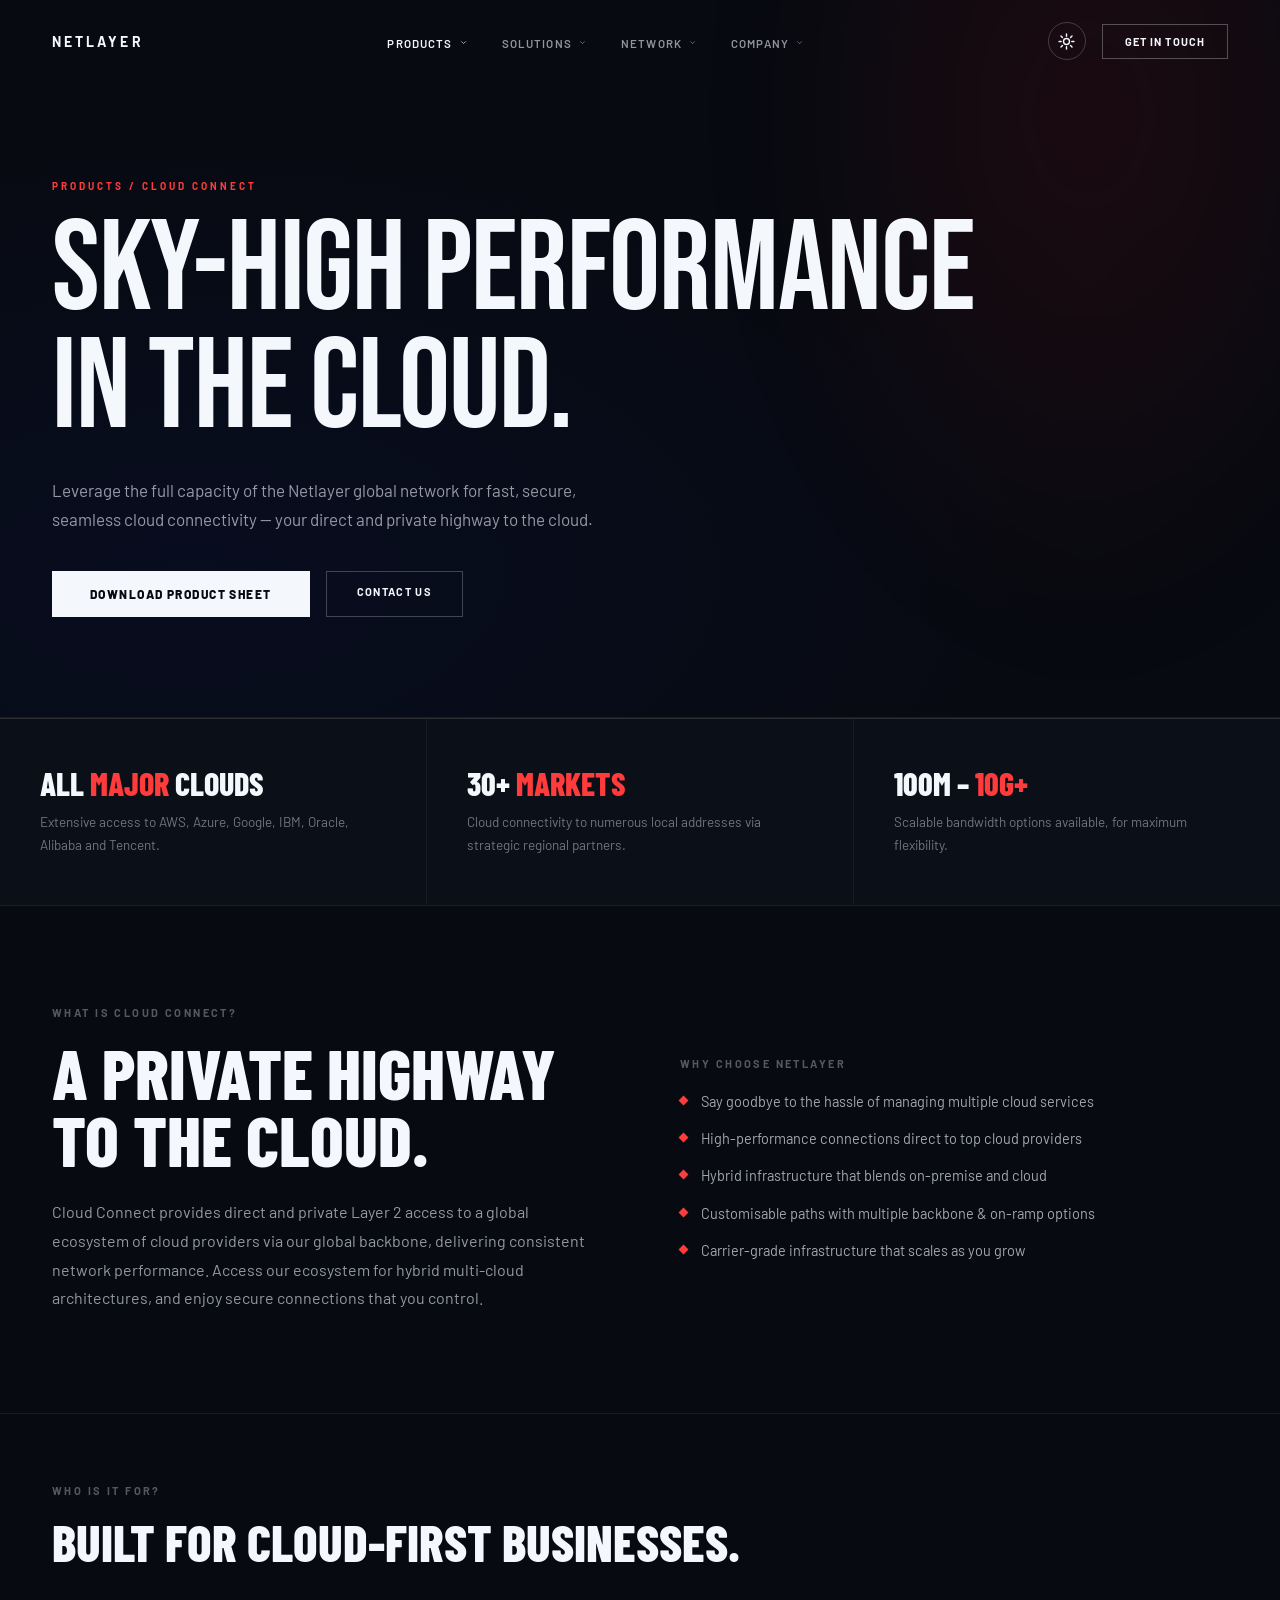
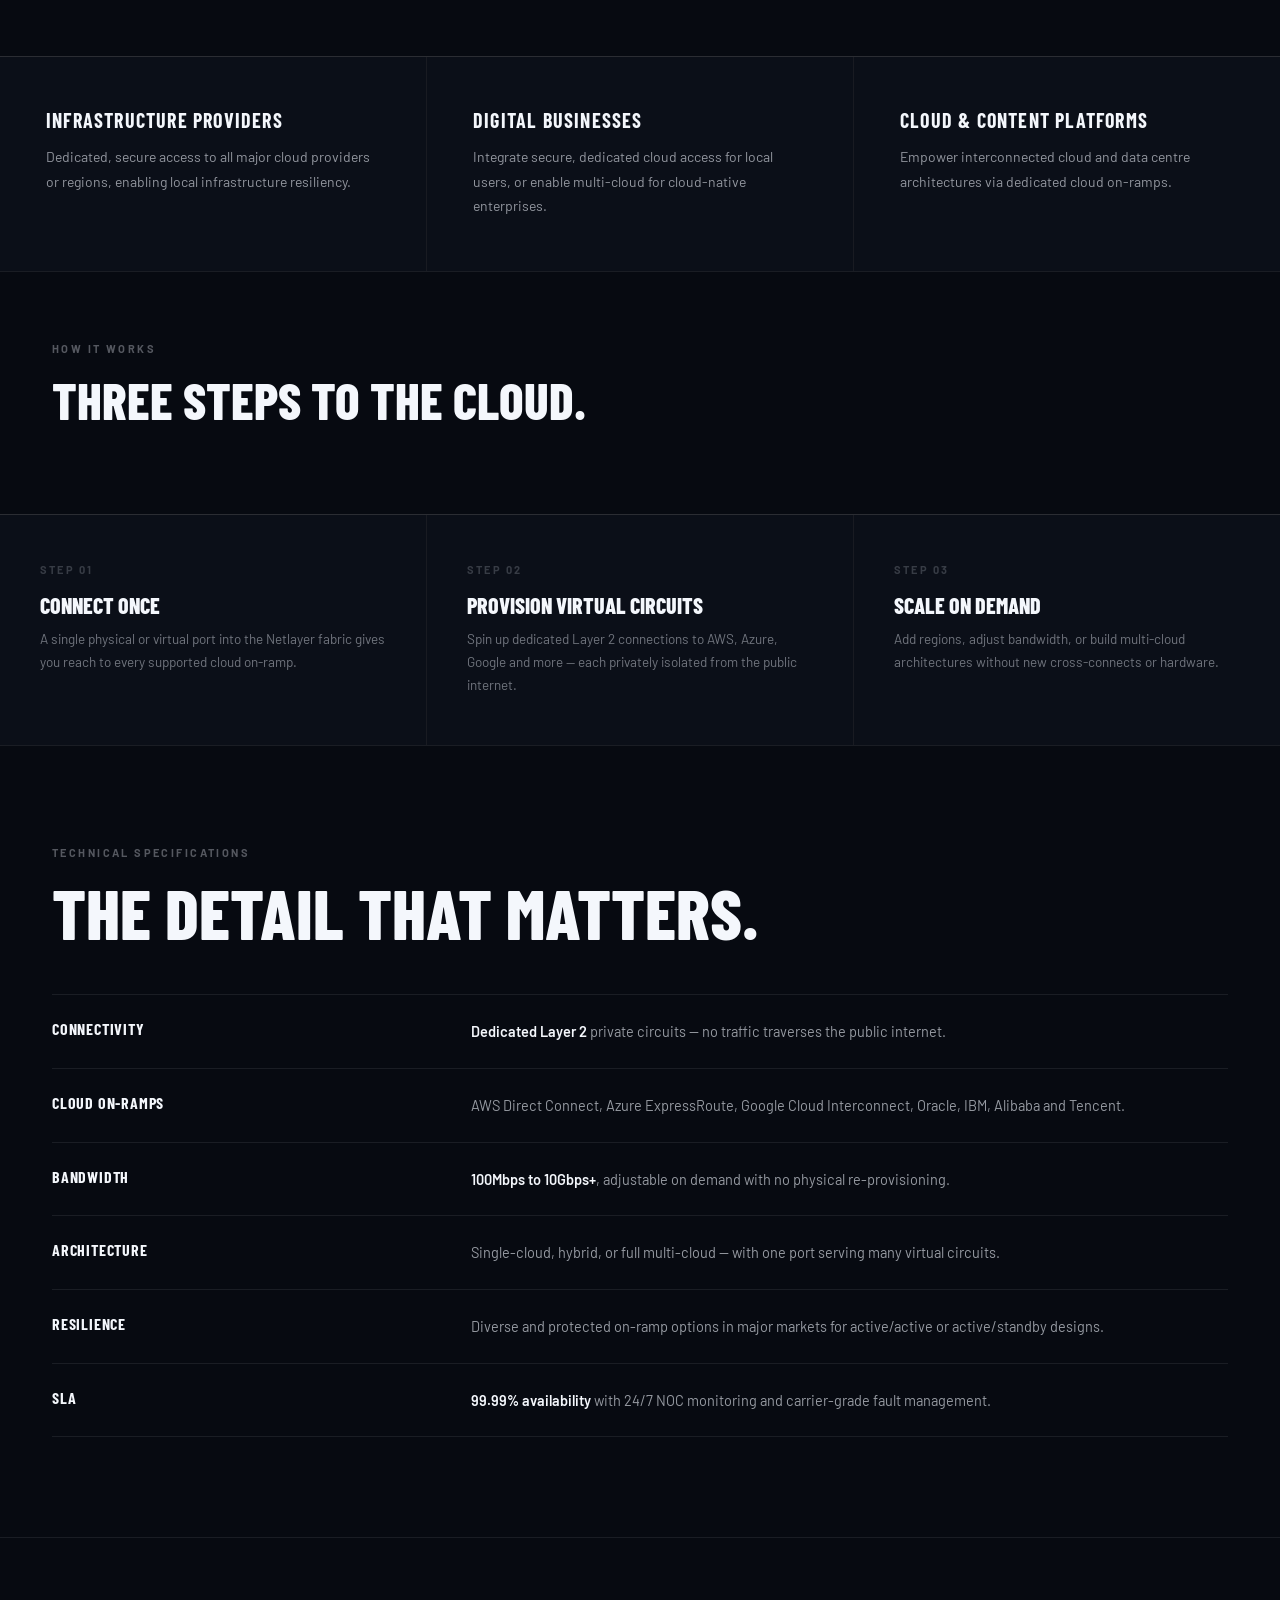
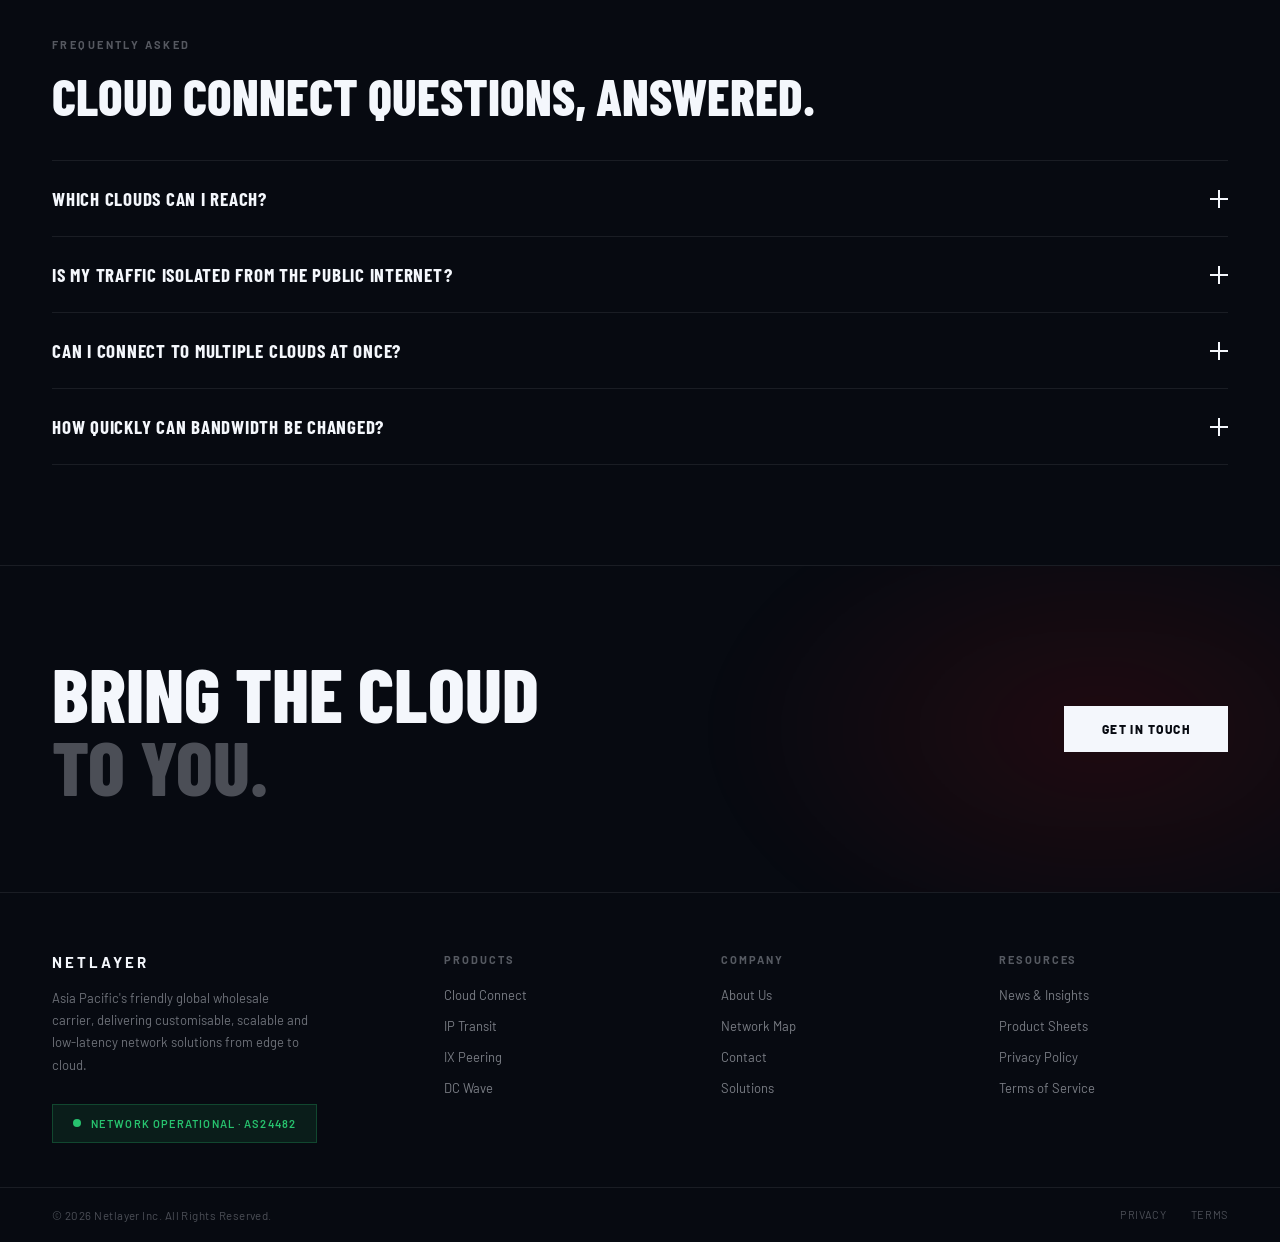
==== commit 5f3903b1: "Clean URLs (strip .html from all links) + fix logo/link underline" ====
--- a/cloud-connect.html
+++ b/cloud-connect.html
@@ -33,8 +33,8 @@
     <div class="page-title">Sky-high performance<br>in the cloud.</div>
     <p class="page-sub">Leverage the full capacity of the Netlayer global network for fast, secure, seamless cloud connectivity — your direct and private highway to the cloud.</p>
     <div style="display:flex;gap:16px;margin-top:36px;position:relative;z-index:1;flex-wrap:wrap">
-      <a class="btn-primary" href="contact.html">Download Product Sheet</a>
-      <a class="btn-outline" style="margin-top:0" href="contact.html">Contact us</a>
+      <a class="btn-primary" href="contact">Download Product Sheet</a>
+      <a class="btn-outline" style="margin-top:0" href="contact">Contact us</a>
     </div>
   </div>
   <div class="prod-highlights">
@@ -102,7 +102,7 @@
     </div>
   </section>
 
-  <div class="cta-banner"><div><div class="cta-heading">Bring the cloud<br><em>to you.</em></div></div><a class="btn-primary" href="contact.html" style="position:relative;z-index:1">Get in touch</a></div>
+  <div class="cta-banner"><div><div class="cta-heading">Bring the cloud<br><em>to you.</em></div></div><a class="btn-primary" href="contact" style="position:relative;z-index:1">Get in touch</a></div>
   <div class="footer-slot"></div>
 </main>
 <script src="assets/js/partials.js"></script>
--- a/assets/css/styles.css
+++ b/assets/css/styles.css
@@ -70,6 +70,7 @@
 *,*::before,*::after{margin:0;padding:0;box-sizing:border-box}
 html{scroll-behavior:smooth;background:var(--bg);-webkit-font-smoothing:antialiased;-moz-osx-font-smoothing:grayscale;text-rendering:optimizeLegibility}
 body{background:var(--bg);color:var(--heading);font-family:'Barlow',sans-serif;overflow-x:hidden;min-height:100vh;transition:background-color .4s ease,color .4s ease}
+a{text-decoration:none;color:inherit}
 
 /* scroll-reveal */
 .reveal{opacity:0;transform:translateY(26px);transition:opacity .8s cubic-bezier(.16,1,.3,1),transform .8s cubic-bezier(.16,1,.3,1)}
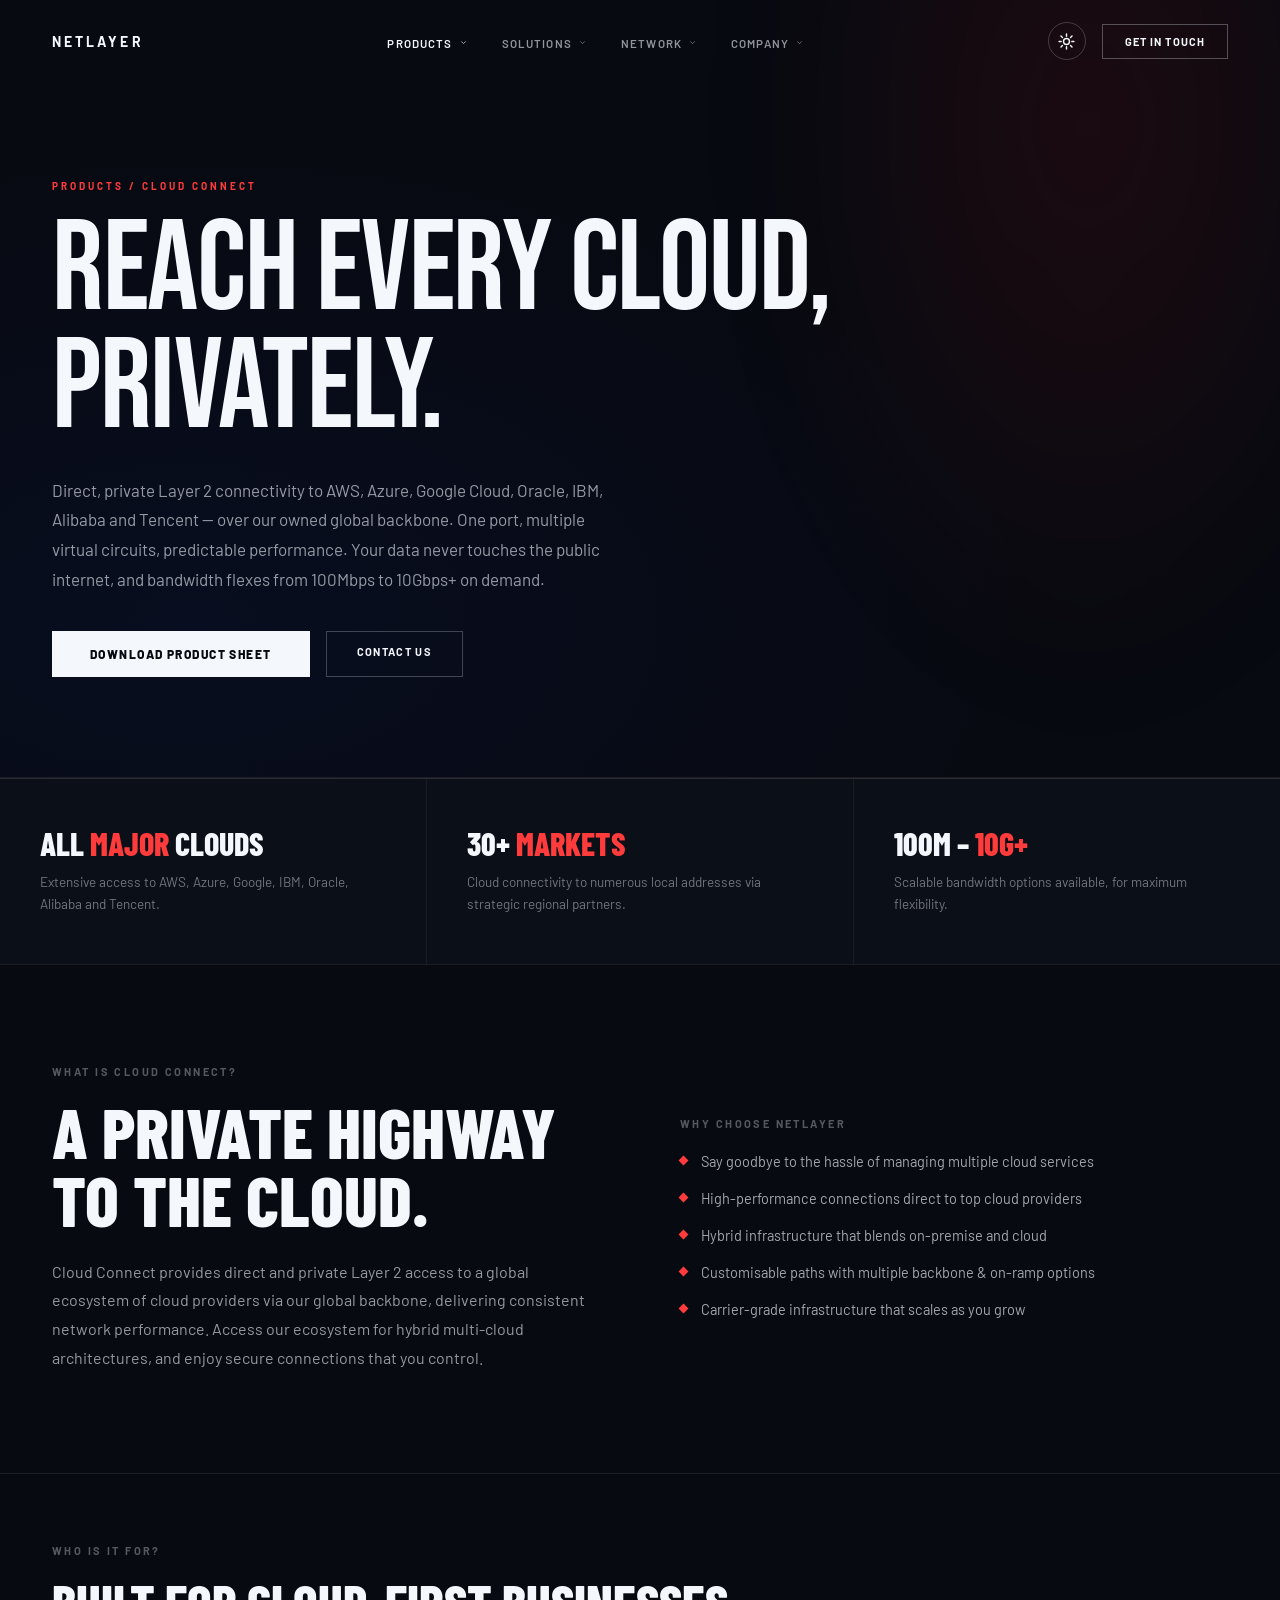
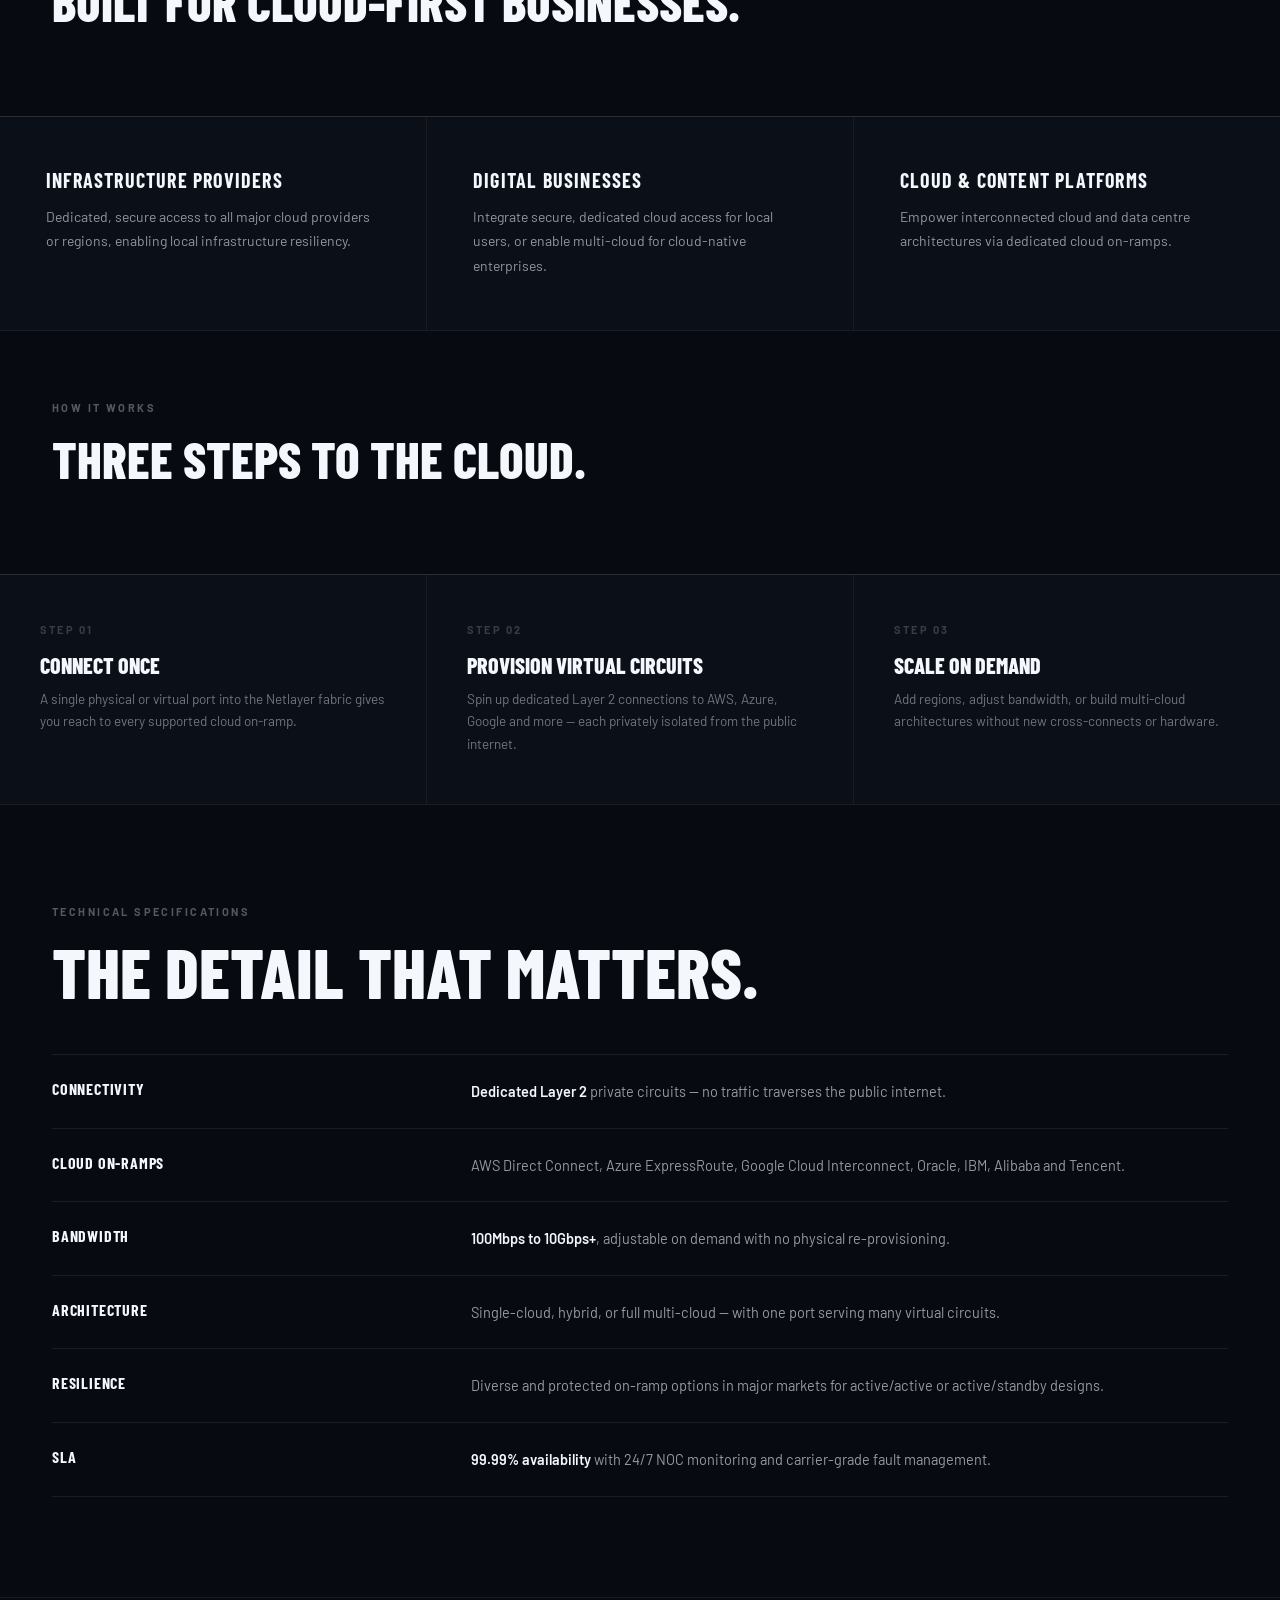
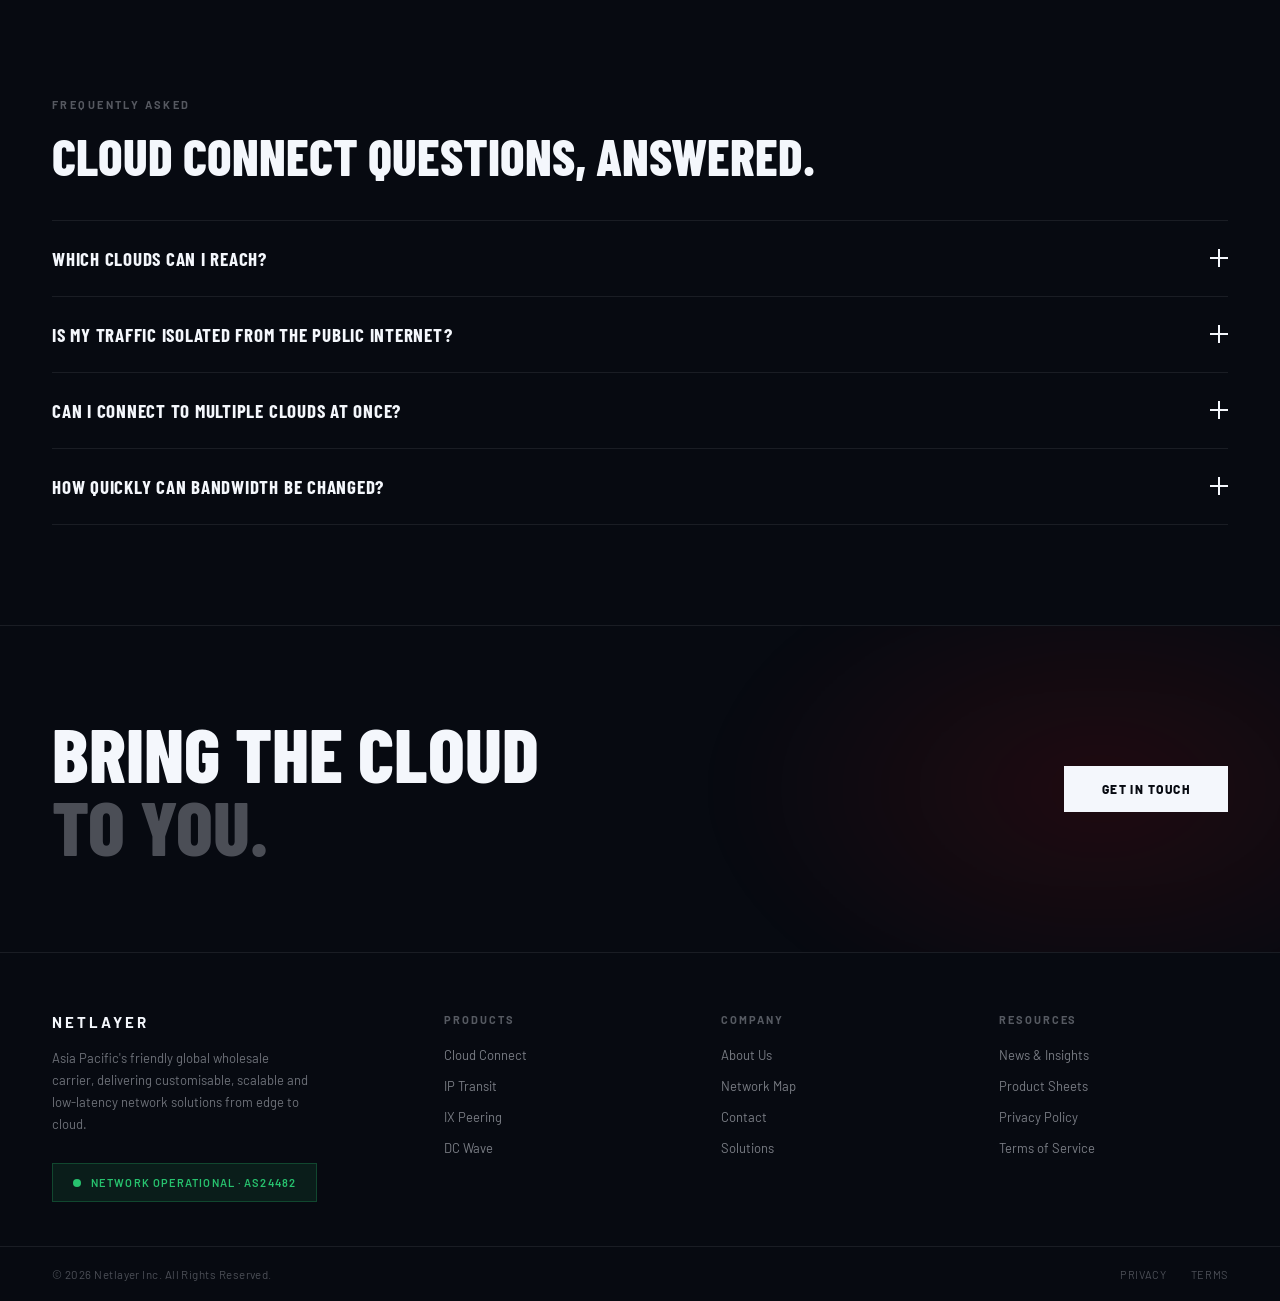
==== commit dc06f52c: "Strengthen content: testimonials, industries, awards, Looking Glass + sharper Tier-1 carrier copy" ====
--- a/cloud-connect.html
+++ b/cloud-connect.html
@@ -30,8 +30,8 @@
 <main id="main">
 <div class="inner-hero">
     <div class="page-label">Products / Cloud Connect</div>
-    <div class="page-title">Sky-high performance<br>in the cloud.</div>
-    <p class="page-sub">Leverage the full capacity of the Netlayer global network for fast, secure, seamless cloud connectivity — your direct and private highway to the cloud.</p>
+    <div class="page-title">Reach every cloud,<br>privately.</div>
+    <p class="page-sub">Direct, private Layer 2 connectivity to AWS, Azure, Google Cloud, Oracle, IBM, Alibaba and Tencent — over our owned global backbone. One port, multiple virtual circuits, predictable performance. Your data never touches the public internet, and bandwidth flexes from 100Mbps to 10Gbps+ on demand.</p>
     <div style="display:flex;gap:16px;margin-top:36px;position:relative;z-index:1;flex-wrap:wrap">
       <a class="btn-primary" href="contact">Download Product Sheet</a>
       <a class="btn-outline" style="margin-top:0" href="contact">Contact us</a>
--- a/assets/css/styles.css
+++ b/assets/css/styles.css
@@ -518,6 +518,37 @@
 .value-d{font-size:14px;color:rgba(var(--ink),.6);line-height:1.7}
 
 /* ═══════════════════════════════════════════
+   TESTIMONIALS
+═══════════════════════════════════════════ */
+.testi-grid{display:grid;grid-template-columns:repeat(3,1fr);gap:1px;background:var(--line-2);border-top:1px solid var(--line)}
+.testi-card{background:var(--cell);padding:42px 38px;display:flex;flex-direction:column;gap:22px;transition:background .3s}
+.testi-card:hover{background:var(--hover)}
+.testi-quote{font-size:15.5px;color:rgba(var(--ink),.78);line-height:1.65;font-weight:500;flex:1;position:relative;padding-top:10px}
+.testi-quote::before{content:'"';position:absolute;top:-22px;left:-4px;font-family:'Bebas Neue',sans-serif;font-size:90px;line-height:1;color:var(--accent);opacity:.45}
+.testi-meta{display:flex;align-items:center;gap:14px;padding-top:18px;border-top:1px solid var(--line)}
+.testi-avatar{width:42px;height:42px;border-radius:50%;background:linear-gradient(135deg,var(--accent),var(--accent-2));display:flex;align-items:center;justify-content:center;font-family:'Bebas Neue',sans-serif;font-size:18px;color:#fff;flex-shrink:0}
+.testi-name{font-family:'Barlow Condensed',sans-serif;font-weight:700;font-size:15px;text-transform:uppercase;letter-spacing:.04em;color:var(--heading)}
+.testi-role{font-size:11.5px;color:rgba(var(--ink),.5);margin-top:2px;letter-spacing:.04em}
+
+/* ═══════════════════════════════════════════
+   INDUSTRIES SERVED (mini cards)
+═══════════════════════════════════════════ */
+.industries{display:grid;grid-template-columns:repeat(6,1fr);gap:1px;background:var(--line-2);border-top:1px solid var(--line)}
+.industry{background:var(--cell);padding:30px 22px;text-align:center;transition:background .3s,transform .25s;cursor:default}
+.industry:hover{background:var(--hover);transform:translateY(-2px)}
+.industry .ic{width:32px;height:32px;margin:0 auto 14px;color:var(--accent-2)}
+.industry .ic svg{width:100%;height:100%;fill:none;stroke:currentColor;stroke-width:1.5;stroke-linecap:round;stroke-linejoin:round}
+.industry .nm{font-family:'Barlow Condensed',sans-serif;font-weight:700;font-size:13.5px;text-transform:uppercase;letter-spacing:.05em;color:var(--heading)}
+
+/* awards/recognition strip */
+.awards{display:flex;flex-wrap:wrap;align-items:center;justify-content:space-between;gap:24px 40px;padding:32px 52px;border-top:1px solid var(--line);background:var(--bg)}
+.award{display:flex;align-items:center;gap:14px}
+.award-ic{width:34px;height:34px;color:var(--accent-2);flex-shrink:0}
+.award-ic svg{width:100%;height:100%;fill:none;stroke:currentColor;stroke-width:1.5;stroke-linecap:round;stroke-linejoin:round}
+.award-t{font-family:'Barlow Condensed',sans-serif;font-weight:700;font-size:14px;text-transform:uppercase;letter-spacing:.04em;color:var(--heading);line-height:1.2}
+.award-d{font-size:11.5px;color:rgba(var(--ink),.55);letter-spacing:.04em;margin-top:3px}
+
+/* ═══════════════════════════════════════════
    SPEC TABLE (product pages)
 ═══════════════════════════════════════════ */
 .spec-table{border-top:1px solid var(--line)}
@@ -668,6 +699,9 @@
   .stats-grid,.cards-grid,.cards-grid-2,.adv-list,.team-grid,.pricing-grid,.prod-highlights{grid-template-columns:1fr}
   .region-grid{grid-template-columns:1fr 1fr}
   .trust-strip{grid-template-columns:1fr 1fr}
+  .testi-grid{grid-template-columns:1fr}
+  .industries{grid-template-columns:repeat(3,1fr)}
+  .awards{padding:24px 24px;flex-direction:column;align-items:flex-start;gap:18px}
   .news-grid{grid-template-columns:1fr}
   .logo-wall{grid-template-columns:repeat(3,1fr)}
   .values-grid{grid-template-columns:1fr}
